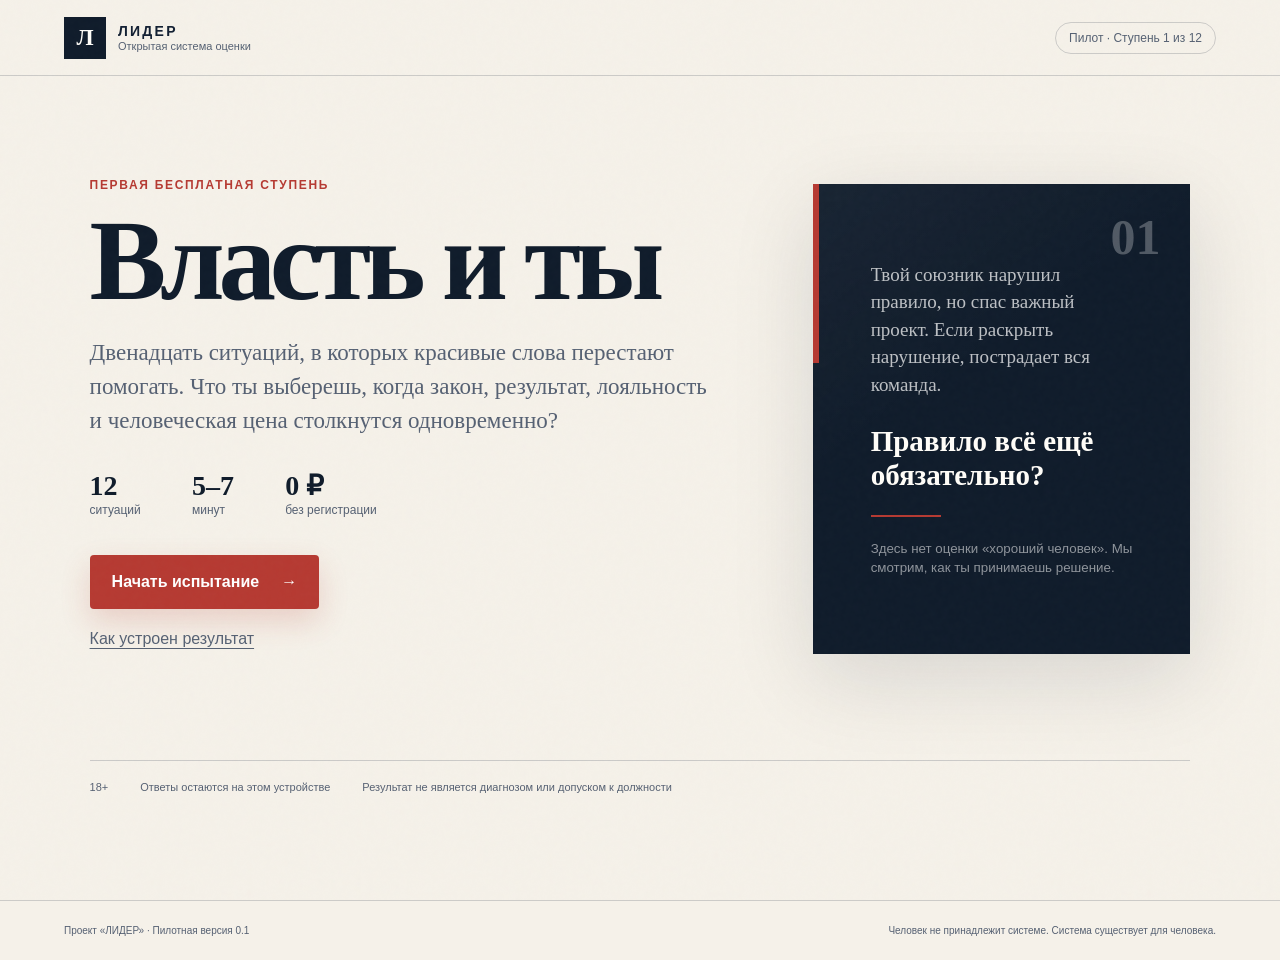
==== index.html @ 727553f7 "Add files via upload" ====
<!doctype html>
<html lang="ru">
  <head>
    <meta charset="UTF-8" />
    <meta name="viewport" content="width=device-width, initial-scale=1.0" />
    <meta
      name="description"
      content="Первая бесплатная ступень проекта «ЛИДЕР»: 12 управленческих ситуаций о власти, правилах и ответственности."
    />
    <meta name="theme-color" content="#101c2b" />
    <title>ЛИДЕР — Ступень 1: Власть и ты</title>
    <style>:root {
  --ink: #132033;
  --ink-soft: #566173;
  --paper: #f5f1e9;
  --paper-deep: #e9e1d4;
  --navy: #101c2b;
  --navy-2: #182a41;
  --red: #b63a32;
  --red-dark: #8f2823;
  --blue: #315e8c;
  --line: rgba(19, 32, 51, 0.18);
  --white: #fffdf8;
  --shadow: 0 24px 80px rgba(16, 28, 43, 0.12);
  --radius: 4px;
  --serif: Georgia, "Times New Roman", serif;
  --sans: Inter, -apple-system, BlinkMacSystemFont, "Segoe UI", sans-serif;
}

* {
  box-sizing: border-box;
}

html {
  scroll-behavior: smooth;
}

body {
  margin: 0;
  min-width: 320px;
  background: var(--paper);
  color: var(--ink);
  font-family: var(--sans);
  min-height: 100vh;
}

button,
textarea,
select,
input {
  font: inherit;
}

button {
  cursor: pointer;
}

.noise {
  position: fixed;
  inset: 0;
  pointer-events: none;
  opacity: 0.035;
  z-index: 50;
  background-image: url("data:image/svg+xml,%3Csvg viewBox='0 0 160 160' xmlns='http://www.w3.org/2000/svg'%3E%3Cfilter id='n'%3E%3CfeTurbulence type='fractalNoise' baseFrequency='.88' numOctaves='3' stitchTiles='stitch'/%3E%3C/filter%3E%3Crect width='100%25' height='100%25' filter='url(%23n)' opacity='.55'/%3E%3C/svg%3E");
}

.site-header {
  min-height: 76px;
  display: flex;
  align-items: center;
  justify-content: space-between;
  gap: 24px;
  padding: 14px clamp(20px, 5vw, 72px);
  border-bottom: 1px solid var(--line);
  background: rgba(245, 241, 233, 0.92);
  backdrop-filter: blur(14px);
  position: sticky;
  top: 0;
  z-index: 20;
}

.brand {
  display: inline-flex;
  align-items: center;
  gap: 12px;
  color: var(--ink);
  text-decoration: none;
}

.brand-mark {
  width: 42px;
  height: 42px;
  display: grid;
  place-items: center;
  color: var(--white);
  background: var(--navy);
  font: 700 23px/1 var(--serif);
}

.brand-copy {
  display: grid;
  gap: 1px;
}

.brand-copy strong {
  letter-spacing: 0.16em;
  font-size: 14px;
}

.brand-copy small {
  color: var(--ink-soft);
  font-size: 11px;
}

.stage-chip {
  border: 1px solid var(--line);
  border-radius: 999px;
  padding: 8px 13px;
  color: var(--ink-soft);
  font-size: 12px;
}

main {
  min-height: calc(100vh - 76px);
}

.screen {
  display: none;
  animation: screenIn 320ms ease both;
}

.screen.is-active {
  display: block;
}

@keyframes screenIn {
  from {
    opacity: 0;
    transform: translateY(8px);
  }
  to {
    opacity: 1;
    transform: translateY(0);
  }
}

.hero {
  padding: clamp(42px, 8vw, 110px) clamp(20px, 7vw, 110px) 30px;
}

.hero-grid {
  max-width: 1240px;
  margin: 0 auto;
  display: grid;
  grid-template-columns: minmax(0, 1.15fr) minmax(320px, 0.7fr);
  gap: clamp(48px, 8vw, 120px);
  align-items: center;
}

.eyebrow {
  margin: 0 0 18px;
  color: var(--red);
  font-size: 12px;
  font-weight: 800;
  letter-spacing: 0.14em;
  text-transform: uppercase;
}

h1,
h2,
h3,
p {
  margin-top: 0;
}

h1 {
  margin-bottom: 24px;
  font: 700 clamp(62px, 9vw, 124px) / 0.88 var(--serif);
  letter-spacing: -0.055em;
  color: var(--navy);
}

h2 {
  font: 700 clamp(34px, 5vw, 58px) / 1 var(--serif);
  letter-spacing: -0.035em;
}

h3 {
  font: 700 25px/1.15 var(--serif);
}

.hero-lead {
  max-width: 690px;
  margin-bottom: 34px;
  color: var(--ink-soft);
  font: 400 clamp(18px, 2vw, 23px) / 1.48 var(--serif);
}

.hero-facts {
  display: flex;
  gap: clamp(26px, 4vw, 56px);
  margin-bottom: 38px;
}

.hero-facts div {
  display: grid;
  gap: 3px;
}

.hero-facts strong {
  font: 700 28px/1 var(--serif);
  color: var(--navy);
}

.hero-facts span {
  color: var(--ink-soft);
  font-size: 12px;
}

.primary-button,
.secondary-button,
.text-button,
.back-button,
.exit-button {
  border: 0;
  border-radius: var(--radius);
  transition:
    background 180ms ease,
    color 180ms ease,
    transform 180ms ease,
    border-color 180ms ease;
}

.primary-button {
  min-height: 54px;
  display: inline-flex;
  align-items: center;
  justify-content: center;
  gap: 22px;
  padding: 14px 22px;
  background: var(--red);
  color: white;
  font-weight: 750;
  box-shadow: 0 12px 30px rgba(182, 58, 50, 0.19);
}

.primary-button:hover:not(:disabled) {
  background: var(--red-dark);
  transform: translateY(-1px);
}

.primary-button:disabled {
  cursor: not-allowed;
  opacity: 0.42;
  box-shadow: none;
}

.secondary-button {
  min-height: 52px;
  padding: 13px 20px;
  color: var(--navy);
  background: transparent;
  border: 1px solid var(--line);
  font-weight: 700;
}

.secondary-button:hover {
  border-color: var(--navy);
}

.text-button,
.back-button,
.exit-button {
  color: var(--ink-soft);
  background: transparent;
  padding: 12px 0;
}

.text-button {
  display: block;
  margin-top: 9px;
  text-decoration: underline;
  text-underline-offset: 4px;
}

.back-button {
  margin-bottom: 32px;
}

.hero-card {
  position: relative;
  min-height: 470px;
  display: flex;
  flex-direction: column;
  justify-content: center;
  padding: clamp(30px, 5vw, 58px);
  color: var(--white);
  background:
    linear-gradient(145deg, rgba(255, 255, 255, 0.04), transparent 40%),
    var(--navy);
  box-shadow: var(--shadow);
}

.hero-card::before {
  content: "";
  position: absolute;
  top: 0;
  left: 0;
  width: 6px;
  height: 38%;
  background: var(--red);
}

.card-index {
  position: absolute;
  top: 28px;
  right: 30px;
  color: rgba(255, 255, 255, 0.27);
  font: 700 50px/1 var(--serif);
}

.hero-card p {
  color: rgba(255, 255, 255, 0.72);
  font: 400 19px/1.45 var(--serif);
}

.hero-card strong {
  display: block;
  margin: 8px 0 22px;
  font: 700 29px/1.17 var(--serif);
}

.hero-card small {
  color: rgba(255, 255, 255, 0.53);
  line-height: 1.45;
}

.card-rule {
  width: 70px;
  height: 2px;
  margin-bottom: 22px;
  background: var(--red);
}

.trust-strip {
  max-width: 1240px;
  margin: clamp(55px, 8vw, 100px) auto 0;
  padding-top: 20px;
  border-top: 1px solid var(--line);
  display: flex;
  flex-wrap: wrap;
  gap: 14px 32px;
  color: var(--ink-soft);
  font-size: 11px;
}

.narrow-panel {
  width: min(760px, calc(100% - 40px));
  margin: 0 auto;
  padding: clamp(42px, 7vw, 90px) 0 100px;
}

.narrow-panel > p:not(.eyebrow, .form-hint, .action-status) {
  color: var(--ink-soft);
  font: 400 18px/1.55 var(--serif);
}

.dimension-list {
  margin: 34px 0;
  display: grid;
  grid-template-columns: repeat(2, minmax(0, 1fr));
  gap: 12px;
}

.dimension-method {
  padding: 18px;
  background: rgba(255, 253, 248, 0.64);
  border: 1px solid var(--line);
}

.dimension-method strong {
  display: block;
  margin-bottom: 5px;
  font: 700 17px/1.2 var(--serif);
}

.dimension-method span {
  color: var(--ink-soft);
  font-size: 12px;
  line-height: 1.4;
}

.callout {
  margin: 34px 0;
  padding: 24px;
  border-left: 4px solid var(--red);
  background: var(--paper-deep);
}

.callout strong {
  font-family: var(--serif);
}

.callout p {
  margin: 7px 0 0;
  color: var(--ink-soft);
  line-height: 1.5;
}

.rules-list {
  margin: 28px 0 34px;
  padding: 0;
  list-style: none;
  counter-reset: rule;
}

.rules-list li {
  counter-increment: rule;
  position: relative;
  padding: 18px 0 18px 54px;
  border-bottom: 1px solid var(--line);
  line-height: 1.55;
}

.rules-list li::before {
  content: "0" counter(rule);
  position: absolute;
  left: 0;
  top: 18px;
  color: var(--red);
  font: 700 15px/1 var(--serif);
}

.consent-row {
  margin: 26px 0 5px;
  display: flex;
  gap: 13px;
  align-items: flex-start;
  line-height: 1.45;
}

.consent-row input {
  width: 20px;
  height: 20px;
  margin-top: 1px;
  accent-color: var(--red);
}

.form-hint,
.action-status {
  min-height: 22px;
  margin: 7px 0 12px;
  color: var(--red-dark);
  font-size: 12px;
}

.test-shell,
.result-shell {
  width: min(980px, calc(100% - 40px));
  margin: 0 auto;
  padding: clamp(28px, 5vw, 58px) 0 90px;
}

.test-topline {
  display: flex;
  justify-content: space-between;
  align-items: center;
  gap: 18px;
}

.progress-copy {
  display: flex;
  gap: 18px;
  color: var(--ink-soft);
  font-size: 12px;
}

.progress-track {
  height: 3px;
  margin: 12px 0 clamp(34px, 5vw, 62px);
  background: rgba(19, 32, 51, 0.11);
  overflow: hidden;
}

.progress-fill {
  height: 100%;
  width: 8.33%;
  background: var(--red);
  transition: width 280ms ease;
}

.question-card {
  padding: clamp(26px, 6vw, 62px);
  background: var(--white);
  border: 1px solid rgba(19, 32, 51, 0.1);
  box-shadow: var(--shadow);
}

.question-meta {
  display: flex;
  justify-content: space-between;
  gap: 18px;
  margin-bottom: 24px;
  color: var(--red);
  font-size: 11px;
  font-weight: 800;
  letter-spacing: 0.09em;
  text-transform: uppercase;
}

.question-card h2 {
  max-width: 790px;
  margin-bottom: 19px;
  font-size: clamp(32px, 4vw, 49px);
}

.question-card > p {
  max-width: 800px;
  color: var(--ink-soft);
  font: 400 18px/1.55 var(--serif);
}

.question-prompt {
  margin: 24px 0 14px !important;
  color: var(--ink) !important;
  font-weight: 700 !important;
}

.answers {
  display: grid;
  gap: 11px;
}

.answer-option {
  width: 100%;
  min-height: 68px;
  display: grid;
  grid-template-columns: 34px 1fr;
  gap: 12px;
  align-items: center;
  padding: 15px 18px;
  text-align: left;
  color: var(--ink);
  background: var(--paper);
  border: 1px solid transparent;
  border-radius: var(--radius);
  line-height: 1.42;
}

.answer-option:hover {
  border-color: rgba(19, 32, 51, 0.34);
}

.answer-option.is-selected {
  border-color: var(--navy);
  background: #e8edf1;
}

.answer-letter {
  width: 30px;
  height: 30px;
  display: grid;
  place-items: center;
  border: 1px solid var(--line);
  border-radius: 50%;
  font: 700 13px/1 var(--serif);
}

.answer-option.is-selected .answer-letter {
  color: white;
  background: var(--navy);
  border-color: var(--navy);
}

.test-actions {
  display: flex;
  justify-content: space-between;
  gap: 16px;
  margin-top: 24px;
}

.result-heading {
  max-width: 730px;
  margin-bottom: 38px;
}

.result-heading p:last-child {
  color: var(--ink-soft);
  font: 400 18px/1.5 var(--serif);
}

.result-hero {
  display: grid;
  grid-template-columns: 0.45fr 1fr;
  background: var(--navy);
  color: white;
  box-shadow: var(--shadow);
}

.result-code-block,
.result-summary {
  padding: clamp(26px, 5vw, 48px);
}

.result-code-block {
  border-right: 1px solid rgba(255, 255, 255, 0.15);
}

.result-code-block span,
.result-summary span,
.reflection-grid article > span {
  display: block;
  margin-bottom: 11px;
  color: rgba(255, 255, 255, 0.55);
  font-size: 10px;
  font-weight: 800;
  letter-spacing: 0.12em;
  text-transform: uppercase;
}

.result-code-block strong {
  display: block;
  margin-bottom: 10px;
  font: 700 26px/1 var(--serif);
  letter-spacing: 0.08em;
}

.result-code-block small {
  color: rgba(255, 255, 255, 0.45);
  line-height: 1.4;
}

.result-summary h3 {
  margin-bottom: 10px;
  font-size: clamp(27px, 4vw, 40px);
}

.result-summary p {
  margin: 0;
  color: rgba(255, 255, 255, 0.68);
  line-height: 1.5;
}

.profile-grid {
  margin: 24px 0;
  display: grid;
  grid-template-columns: repeat(2, minmax(0, 1fr));
  gap: 12px;
}

.profile-item {
  padding: 20px;
  border: 1px solid var(--line);
  background: rgba(255, 253, 248, 0.58);
}

.profile-item-top {
  display: flex;
  justify-content: space-between;
  gap: 16px;
  margin-bottom: 11px;
}

.profile-item strong {
  font: 700 17px/1.2 var(--serif);
}

.profile-item span {
  color: var(--ink-soft);
  font-size: 11px;
}

.profile-bar {
  height: 5px;
  background: rgba(19, 32, 51, 0.11);
}

.profile-bar div {
  height: 100%;
  background: var(--blue);
}

.profile-item p {
  margin: 11px 0 0;
  color: var(--ink-soft);
  font-size: 12px;
  line-height: 1.45;
}

.reflection-grid {
  display: grid;
  grid-template-columns: repeat(2, minmax(0, 1fr));
  gap: 12px;
}

.reflection-grid article {
  padding: clamp(25px, 4vw, 38px);
  background: var(--navy-2);
  color: white;
}

.reflection-grid article > span {
  color: rgba(255, 255, 255, 0.49);
}

.reflection-grid article p {
  margin-bottom: 0;
  color: rgba(255, 255, 255, 0.68);
  line-height: 1.5;
}

.reflection-grid .risk-card {
  background: var(--red-dark);
}

.result-note {
  margin: 26px 0;
  padding: 24px;
  border: 1px solid var(--line);
}

.result-note strong {
  font-family: var(--serif);
}

.result-note p {
  margin: 8px 0 0;
  color: var(--ink-soft);
  line-height: 1.5;
}

.result-actions {
  display: flex;
  flex-wrap: wrap;
  gap: 10px;
}

.feedback-panel textarea,
.feedback-panel select {
  width: 100%;
  margin-bottom: 24px;
  padding: 13px 14px;
  color: var(--ink);
  background: var(--white);
  border: 1px solid var(--line);
  border-radius: var(--radius);
}

.feedback-panel textarea:focus,
.feedback-panel select:focus {
  outline: 2px solid rgba(49, 94, 140, 0.24);
  border-color: var(--blue);
}

.field-label,
.rating-field legend {
  display: block;
  margin-bottom: 9px;
  font-weight: 750;
  line-height: 1.4;
}

.rating-field {
  padding: 0;
  margin: 25px 0;
  border: 0;
}

.rating-row {
  display: flex;
  gap: 8px;
}

.rating-button {
  width: 46px;
  height: 46px;
  border: 1px solid var(--line);
  border-radius: 50%;
  color: var(--ink);
  background: var(--white);
}

.rating-button.is-selected {
  color: white;
  background: var(--navy);
  border-color: var(--navy);
}

dialog {
  width: min(520px, calc(100% - 30px));
  border: 0;
  padding: 0;
  color: var(--ink);
  background: var(--paper);
  box-shadow: 0 30px 100px rgba(0, 0, 0, 0.28);
}

dialog::backdrop {
  background: rgba(10, 19, 30, 0.7);
  backdrop-filter: blur(4px);
}

.dialog-content {
  padding: 34px;
}

.dialog-content h2 {
  font-size: 34px;
}

.dialog-content > p:not(.eyebrow) {
  color: var(--ink-soft);
  line-height: 1.5;
}

.dialog-actions {
  display: flex;
  gap: 10px;
  margin-top: 26px;
}

footer {
  padding: 24px clamp(20px, 5vw, 72px);
  display: flex;
  justify-content: space-between;
  gap: 20px;
  border-top: 1px solid var(--line);
  color: var(--ink-soft);
  font-size: 10px;
}

:focus-visible {
  outline: 3px solid rgba(182, 58, 50, 0.35);
  outline-offset: 3px;
}

@media (max-width: 800px) {
  .hero-grid,
  .result-hero,
  .profile-grid,
  .reflection-grid {
    grid-template-columns: 1fr;
  }

  .hero {
    padding-top: 52px;
  }

  .hero-card {
    min-height: 380px;
  }

  .result-code-block {
    border-right: 0;
    border-bottom: 1px solid rgba(255, 255, 255, 0.15);
  }

  .dimension-list {
    grid-template-columns: 1fr;
  }
}

@media (max-width: 560px) {
  .site-header {
    min-height: 66px;
    padding: 10px 16px;
  }

  .brand-mark {
    width: 38px;
    height: 38px;
  }

  .brand-copy small {
    display: none;
  }

  .stage-chip {
    max-width: 150px;
    text-align: center;
    padding: 7px 10px;
    font-size: 10px;
  }

  h1 {
    font-size: 64px;
  }

  h2 {
    font-size: 35px;
  }

  .hero-facts {
    justify-content: space-between;
    gap: 12px;
  }

  .hero-card {
    min-height: 340px;
  }

  .trust-strip {
    display: grid;
  }

  .question-card {
    padding: 24px 18px;
  }

  .question-card h2 {
    font-size: 31px;
  }

  .question-card > p {
    font-size: 16px;
  }

  .answer-option {
    min-height: 74px;
    padding: 13px;
    grid-template-columns: 30px 1fr;
    font-size: 14px;
  }

  .test-actions {
    display: grid;
    grid-template-columns: 0.75fr 1.4fr;
  }

  .test-actions .primary-button,
  .test-actions .secondary-button {
    padding-inline: 10px;
    font-size: 13px;
  }

  .result-actions,
  .dialog-actions {
    display: grid;
  }

  .result-actions button {
    width: 100%;
  }

  footer {
    display: grid;
  }
}

@media (prefers-reduced-motion: reduce) {
  *,
  *::before,
  *::after {
    scroll-behavior: auto !important;
    animation-duration: 0.01ms !important;
    transition-duration: 0.01ms !important;
  }
}
</style>
  </head>
  <body>
    <div class="noise" aria-hidden="true"></div>

    <header class="site-header">
      <a class="brand" href="#start" aria-label="ЛИДЕР — на главную">
        <span class="brand-mark" aria-hidden="true">Л</span>
        <span class="brand-copy">
          <strong>ЛИДЕР</strong>
          <small>Открытая система оценки</small>
        </span>
      </a>
      <div class="stage-chip">Пилот · Ступень 1 из 12</div>
    </header>

    <main>
      <section class="screen hero is-active" id="start" data-screen="start">
        <div class="hero-grid">
          <div class="hero-copy">
            <p class="eyebrow">Первая бесплатная ступень</p>
            <h1>Власть и ты</h1>
            <p class="hero-lead">
              Двенадцать ситуаций, в которых красивые слова перестают помогать.
              Что ты выберешь, когда закон, результат, лояльность и человеческая
              цена столкнутся одновременно?
            </p>

            <div class="hero-facts" aria-label="Параметры теста">
              <div>
                <strong>12</strong>
                <span>ситуаций</span>
              </div>
              <div>
                <strong>5–7</strong>
                <span>минут</span>
              </div>
              <div>
                <strong>0 ₽</strong>
                <span>без регистрации</span>
              </div>
            </div>

            <button class="primary-button" id="beginButton" type="button">
              Начать испытание
              <span aria-hidden="true">→</span>
            </button>
            <button class="text-button" id="methodButton" type="button">
              Как устроен результат
            </button>
          </div>

          <aside class="hero-card" aria-label="Главный вопрос ступени">
            <span class="card-index">01</span>
            <p>
              Твой союзник нарушил правило, но спас важный проект. Если раскрыть
              нарушение, пострадает вся команда.
            </p>
            <strong>Правило всё ещё обязательно?</strong>
            <div class="card-rule" aria-hidden="true"></div>
            <small>
              Здесь нет оценки «хороший человек». Мы смотрим, как ты принимаешь
              решение.
            </small>
          </aside>
        </div>

        <div class="trust-strip">
          <span>18+</span>
          <span>Ответы остаются на этом устройстве</span>
          <span>Результат не является диагнозом или допуском к должности</span>
        </div>
      </section>

      <section class="screen method-screen" id="method" data-screen="method">
        <div class="narrow-panel">
          <button class="back-button" type="button" data-go="start">
            ← Назад
          </button>
          <p class="eyebrow">Перед началом</p>
          <h2>Мы не ищем «правильную кнопку»</h2>
          <p>
            Первая ступень наблюдает шесть сторон принятия решения. Один выбор
            ничего не доказывает. Важны повторяемость, смена обстоятельств и то,
            какие риски человек замечает.
          </p>
          <div class="dimension-list" id="methodDimensions"></div>
          <div class="callout">
            <strong>Ограничение пилота</strong>
            <p>
              Это ознакомительная версия. Она помогает сформулировать вопросы к
              себе, но не определяет готовность к публичной должности.
            </p>
          </div>
          <button class="primary-button" type="button" data-go="intro">
            Понятно. Продолжить
          </button>
        </div>
      </section>

      <section class="screen intro-screen" id="intro" data-screen="intro">
        <div class="narrow-panel">
          <button class="back-button" type="button" data-go="start">
            ← Назад
          </button>
          <p class="eyebrow">Правила прохождения</p>
          <h2>Отвечай не красиво, а честно</h2>
          <ol class="rules-list">
            <li>
              Выбирай первый ответственный шаг, который действительно предпринял
              бы.
            </li>
            <li>
              Не пытайся угадать мнение авторов: у сильного варианта тоже бывает
              цена.
            </li>
            <li>
              Если подходящего ответа нет, выбери ближайший — и отметь это в
              обратной связи.
            </li>
          </ol>
          <label class="consent-row">
            <input type="checkbox" id="ageConsent" />
            <span>
              Мне исполнилось 18 лет. Я понимаю, что это пилотная
              ознакомительная оценка.
            </span>
          </label>
          <p class="form-hint" id="consentHint" role="status"></p>
          <button class="primary-button" id="startTestButton" type="button">
            Я готов
            <span aria-hidden="true">→</span>
          </button>
        </div>
      </section>

      <section class="screen test-screen" id="test" data-screen="test">
        <div class="test-shell">
          <div class="test-topline">
            <button class="exit-button" id="exitTestButton" type="button">
              Выйти
            </button>
            <div class="progress-copy">
              <span id="progressLabel">Ситуация 1 из 12</span>
              <span id="progressPercent">8%</span>
            </div>
          </div>
          <div
            class="progress-track"
            role="progressbar"
            aria-valuemin="1"
            aria-valuemax="12"
            aria-valuenow="1"
            aria-label="Прогресс теста"
          >
            <div class="progress-fill" id="progressFill"></div>
          </div>

          <article class="question-card" aria-live="polite">
            <div class="question-meta">
              <span id="questionTheme">Свои и чужие</span>
              <span id="questionTime">≈ 30 секунд</span>
            </div>
            <h2 id="questionTitle"></h2>
            <p id="questionText"></p>
            <p class="question-prompt" id="questionPrompt"></p>
            <div class="answers" id="answers"></div>
          </article>

          <div class="test-actions">
            <button class="secondary-button" id="previousButton" type="button">
              ← Назад
            </button>
            <button class="primary-button" id="nextButton" type="button" disabled>
              Следующая ситуация →
            </button>
          </div>
        </div>
      </section>

      <section class="screen result-screen" id="result" data-screen="result">
        <div class="result-shell">
          <div class="result-heading">
            <p class="eyebrow">Ступень 1 завершена</p>
            <h2>Твой предварительный профиль решений</h2>
            <p>
              Это не рейтинг зрелости. Профиль показывает, какие основания чаще
              проявлялись в двенадцати ситуациях.
            </p>
          </div>

          <div class="result-hero">
            <div class="result-code-block">
              <span>Код прохождения</span>
              <strong id="resultCode">—</strong>
              <small>По коду нельзя восстановить твои отдельные ответы.</small>
            </div>
            <div class="result-summary">
              <span>Ведущая сторона</span>
              <h3 id="leadingTitle"></h3>
              <p id="leadingText"></p>
            </div>
          </div>

          <div class="profile-grid" id="profileGrid"></div>

          <div class="reflection-grid">
            <article>
              <span>Сильная опора</span>
              <h3 id="strengthTitle"></h3>
              <p id="strengthText"></p>
            </article>
            <article class="risk-card">
              <span>Вопрос к себе</span>
              <h3 id="tensionTitle"></h3>
              <p id="tensionText"></p>
            </article>
          </div>

          <div class="result-note">
            <strong>Что этот результат не означает</strong>
            <p>
              Он не определяет твою ценность, политические взгляды, профессию,
              диагноз или пригодность к должности. Для серьёзного вывода нужны
              другие форматы, повторная проверка и значительно больше данных.
            </p>
          </div>

          <div class="result-actions">
            <button class="primary-button" id="feedbackButton" type="button">
              Помочь улучшить пилот
            </button>
            <button class="secondary-button" id="shareButton" type="button">
              Поделиться результатом
            </button>
            <button class="text-button" id="restartButton" type="button">
              Пройти заново
            </button>
          </div>
          <p class="action-status" id="shareStatus" role="status"></p>
        </div>
      </section>

      <section class="screen feedback-screen" id="feedback" data-screen="feedback">
        <div class="narrow-panel feedback-panel">
          <button class="back-button" type="button" data-go="result">
            ← К результату
          </button>
          <p class="eyebrow">Обратная связь</p>
          <h2>Помоги сделать следующую версию честнее</h2>
          <p>
            Мы не отправляем ответы автоматически. После заполнения ты сможешь
            скопировать обезличенный отчёт и передать его организатору пилота.
          </p>

          <fieldset class="rating-field">
            <legend>Насколько понятными были ситуации?</legend>
            <div class="rating-row" id="clarityRating"></div>
          </fieldset>

          <fieldset class="rating-field">
            <legend>Насколько трудно было выбирать?</legend>
            <div class="rating-row" id="difficultyRating"></div>
          </fieldset>

          <label class="field-label" for="missingAnswer">
            В какой ситуации тебе не хватило подходящего варианта?
          </label>
          <textarea
            id="missingAnswer"
            rows="3"
            maxlength="500"
            placeholder="Можно оставить пустым"
          ></textarea>

          <label class="field-label" for="generalFeedback">
            Что показалось неточным, слишком очевидным или несправедливым?
          </label>
          <textarea
            id="generalFeedback"
            rows="4"
            maxlength="800"
            placeholder="Любая критика полезна"
          ></textarea>

          <label class="field-label" for="continueChoice">
            Хотелось бы пройти вторую ступень?
          </label>
          <select id="continueChoice">
            <option value="">Выбери ответ</option>
            <option value="yes">Да</option>
            <option value="maybe">Возможно</option>
            <option value="no">Нет</option>
          </select>

          <button class="primary-button" id="copyPilotReport" type="button">
            Скопировать отчёт для пилота
          </button>
          <p class="action-status" id="feedbackStatus" role="status"></p>
        </div>
      </section>
    </main>

    <dialog id="exitDialog">
      <div class="dialog-content">
        <p class="eyebrow">Прервать прохождение?</p>
        <h2>Прогресс сохранён на этом устройстве</h2>
        <p>Ты сможешь продолжить с той же ситуации позже.</p>
        <div class="dialog-actions">
          <button class="primary-button" id="continueDialogButton" type="button">
            Продолжить
          </button>
          <button class="secondary-button" id="leaveDialogButton" type="button">
            Выйти на главную
          </button>
        </div>
      </div>
    </dialog>

    <footer>
      <span>Проект «ЛИДЕР» · Пилотная версия 0.1</span>
      <span>Человек не принадлежит системе. Система существует для человека.</span>
    </footer>

    <script>const DIMENSIONS = {
  equality: {
    title: "Единые правила",
    short: "Одинаковые требования к своим, чужим и самому себе.",
    strong:
      "Ты чаще сохраняешь общий стандарт, даже когда нарушение совершает союзник или выгодный системе человек.",
    tension:
      "Спроси себя: не становлюсь ли я принципиальным только тогда, когда правило нарушает противник?",
  },
  restraint: {
    title: "Ограничение власти",
    short: "Процедура, срок и контроль при использовании полномочий.",
    strong:
      "В твоих решениях заметно стремление ограничивать полномочия сроком, процедурой и независимым контролем.",
    tension:
      "Спроси себя: какие полномочия я готов отдать власти сейчас — и соглашусь ли я на них у политического противника?",
  },
  truth: {
    title: "Правда и ответственность",
    short: "Открытость фактам, плохим новостям и собственной роли.",
    strong:
      "Ты чаще выбираешь раскрытие существенных фактов и принятие собственной доли ответственности.",
    tension:
      "Спроси себя: не называю ли я сокрытие неудобной информации защитой команды, стабильности или общего дела?",
  },
  dignity: {
    title: "Человеческое достоинство",
    short: "Соразмерность, право ответа и отказ от унижения.",
    strong:
      "Ты обычно сохраняешь право человека на объяснение и не считаешь унижение нормальным инструментом управления.",
    tension:
      "Спроси себя: не начинаю ли я относиться к человеку как к помехе, когда он мешает нужному результату?",
  },
  systems: {
    title: "Цена последствий",
    short: "Побочные эффекты, стимулы, ресурсы и долгий горизонт.",
    strong:
      "В выборе заметно внимание не только к первому эффекту, но и к цене решения, стимулам и отложенным последствиям.",
    tension:
      "Спроси себя: не покупаю ли я быстрый результат ценой риска, который позже придётся оплачивать другим?",
  },
  revision: {
    title: "Готовность пересмотреть",
    short: "Проверка предположений и изменение решения при новых данных.",
    strong:
      "Ты оставляешь решения проверяемыми и допускаешь их изменение, если предположения не подтвердились.",
    tension:
      "Спроси себя: какое доказательство действительно заставило бы меня отказаться от собственного решения?",
  },
};

const QUESTIONS = [
  {
    id: "ally-rule",
    theme: "Свои и чужие",
    title: "Союзник нарушил правило ради результата",
    text:
      "Ты руководитель. Твой близкий союзник обошёл процедуру закупки и спас важный проект от срыва. Личной выгоды он не получил. Если начать разбирательство сейчас, организация может потерять крупный контракт.",
    prompt: "Какой первый шаг ты предпримешь?",
    options: [
      {
        id: "a",
        text:
          "Сразу отстраню его и публично сообщу о нарушении: правила должны быть видны всем.",
        scores: [3, 1, 3, 1, 1, 1],
      },
      {
        id: "b",
        text:
          "Раскрою личную связь, отойду от решения и назначу независимую проверку с коротким сроком.",
        scores: [3, 3, 2, 3, 3, 3],
      },
      {
        id: "c",
        text:
          "Потребую исправить последствия внутри организации: публичное дело сейчас нанесёт больший ущерб.",
        scores: [1, 2, 1, 2, 2, 1],
      },
      {
        id: "d",
        text:
          "Сохраню его в должности: если правило мешает спасать проект, проблема находится в самом правиле.",
        scores: [0, 1, 1, 2, 3, 1],
      },
    ],
  },
  {
    id: "emergency-limit",
    theme: "Безопасность и свобода",
    title: "В городе распространяются опасные ложные сообщения",
    text:
      "После аварии люди получают противоречивые сообщения. Часть из них может вызвать панику и помешать спасательным службам. Полной картины пока нет.",
    prompt: "Как использовать власть в первые часы?",
    options: [
      {
        id: "a",
        text:
          "Временно заблокирую распространение любых неофициальных сообщений — сначала нужно восстановить порядок.",
        scores: [1, 0, 1, 1, 2, 1],
      },
      {
        id: "b",
        text:
          "Не стану ничего ограничивать без полной доказательной базы, даже если отдельные сообщения опасны.",
        scores: [2, 3, 2, 3, 1, 2],
      },
      {
        id: "c",
        text:
          "Опубликую проверенные данные и введу только узкие временные меры с контролем, сроком и правом обжалования.",
        scores: [3, 3, 3, 2, 3, 3],
      },
      {
        id: "d",
        text:
          "Не буду вводить формальный запрет, но попрошу площадки незаметно убрать спорные сообщения.",
        scores: [0, 0, 0, 1, 2, 0],
      },
    ],
  },
  {
    id: "bad-report",
    theme: "Плохая новость",
    title: "Новый отчёт противоречит твоим обещаниям",
    text:
      "За три дня до важного общественного голосования ты получаешь предварительный отчёт: результат твоей программы значительно хуже заявленного. Данные ещё нуждаются в проверке, но проблема может быть реальной.",
    prompt: "Что ты сообщишь обществу?",
    options: [
      {
        id: "a",
        text:
          "Сразу опубликую весь сырой отчёт без комментариев: общество само разберётся.",
        scores: [3, 2, 3, 2, 1, 2],
      },
      {
        id: "b",
        text:
          "Завершу проверку после голосования: преждевременная публикация может исказить выбор людей.",
        scores: [1, 1, 0, 2, 2, 0],
      },
      {
        id: "c",
        text:
          "Раскрою ключевые данные, их предварительный статус, план проверки и обещание опубликовать исправления.",
        scores: [3, 3, 3, 3, 3, 3],
      },
      {
        id: "d",
        text:
          "Опубликую подтверждённые положительные показатели, а спорную часть пока не буду комментировать.",
        scores: [0, 1, 0, 1, 1, 0],
      },
    ],
  },
  {
    id: "protest-hospital",
    theme: "Несогласие",
    title: "Законная акция перекрыла дорогу к больнице",
    text:
      "Участники законной акции неожиданно вышли за согласованный маршрут. Они перекрыли дорогу, которой пользуются машины скорой помощи. Организаторы утверждают, что другого заметного места для протеста нет.",
    prompt: "Какое решение ты примешь?",
    options: [
      {
        id: "a",
        text:
          "Немедленно освобожу дорогу силой: безопасность пациентов важнее продолжения акции.",
        scores: [2, 0, 2, 1, 2, 1],
      },
      {
        id: "b",
        text:
          "Не стану вмешиваться: право на протест теряет смысл, если власть определяет удобное для себя место.",
        scores: [2, 3, 2, 3, 1, 2],
      },
      {
        id: "c",
        text:
          "Предложу коридор для скорой и короткий срок переговоров; при отказе применю только необходимую законную меру.",
        scores: [3, 3, 3, 3, 3, 3],
      },
      {
        id: "d",
        text:
          "Сейчас не буду обострять ситуацию, но позже найду основания привлечь организаторов к ответственности.",
        scores: [0, 0, 0, 1, 1, 0],
      },
    ],
  },
  {
    id: "expert-split",
    theme: "Эксперты",
    title: "Три специалиста согласны, один предупреждает о катастрофе",
    text:
      "Большинство приглашённых экспертов поддерживает проект. Четвёртый приводит данные о редком, но очень тяжёлом риске. Проверка займёт время, а промедление может лишить проект финансирования.",
    prompt: "Как поступить с разногласием?",
    options: [
      {
        id: "a",
        text:
          "Приму позицию большинства: управление невозможно, если каждый редкий риск останавливает решение.",
        scores: [2, 2, 2, 2, 2, 1],
      },
      {
        id: "b",
        text:
          "Сам выберу более убедительную позицию: ответственность всё равно лежит на руководителе.",
        scores: [1, 1, 1, 2, 1, 0],
      },
      {
        id: "c",
        text:
          "Проверю ключевое предположение и начну только обратимый ограниченный этап с условиями остановки.",
        scores: [3, 3, 3, 3, 3, 3],
      },
      {
        id: "d",
        text:
          "Отложу решение до полного согласия специалистов, даже если возможность будет потеряна.",
        scores: [2, 2, 2, 2, 1, 1],
      },
    ],
  },
  {
    id: "popular-benefit",
    theme: "Цена обещания",
    title: "Популярная выплата создаст долг на несколько лет",
    text:
      "Большинство граждан поддерживает новую выплату. Она действительно поможет многим семьям сейчас, но устойчивого источника денег пока нет. Через несколько лет расходы могут лечь на другие программы.",
    prompt: "Какое предложение ты внесёшь?",
    options: [
      {
        id: "a",
        text:
          "Поддержу полную выплату: помощь нужна сегодня, а будущий бюджет можно будет перестроить.",
        scores: [2, 1, 2, 3, 1, 1],
      },
      {
        id: "b",
        text:
          "Откажусь от выплаты: нельзя начинать программу без полностью обеспеченного финансирования.",
        scores: [2, 2, 2, 2, 2, 2],
      },
      {
        id: "c",
        text:
          "Покажу цену вариантов и предложу адресную временную помощь с источником денег и датой пересмотра.",
        scores: [3, 3, 3, 3, 3, 3],
      },
      {
        id: "d",
        text:
          "Объявлю выплату сейчас: после общественного одобрения найти финансирование будет политически проще.",
        scores: [0, 0, 0, 2, 0, 0],
      },
    ],
  },
  {
    id: "subordinate-error",
    theme: "Ответственность",
    title: "Подчинённый признал ошибку до того, как её обнаружили",
    text:
      "Ошибка нанесла организации заметный ущерб. Сотрудник действовал добросовестно, сам сообщил о проблеме и предложил способ исправления. Окончательное решение принималось в системе, созданной тобой.",
    prompt: "Как ты объяснишь произошедшее команде?",
    options: [
      {
        id: "a",
        text:
          "Признаю свою ответственность за систему, исправлю процесс и отдельно оценю соразмерные последствия для сотрудника.",
        scores: [3, 3, 3, 3, 3, 3],
      },
      {
        id: "b",
        text:
          "Уволю сотрудника публично: добровольное признание не отменяет ущерб и необходимость показать стандарт.",
        scores: [2, 1, 3, 1, 1, 1],
      },
      {
        id: "c",
        text:
          "Исправлю проблему без публичного обсуждения: признание ошибки нужно поощрять и защищать.",
        scores: [1, 2, 1, 2, 1, 1],
      },
      {
        id: "d",
        text:
          "Объясню, что сотрудник принял решение самостоятельно, поэтому ответственность должна быть персональной.",
        scores: [1, 1, 0, 1, 0, 0],
      },
    ],
  },
  {
    id: "opponent-power",
    theme: "Смена ролей",
    title: "Полезное полномочие однажды получит твой противник",
    text:
      "Предлагаемый закон позволит руководителю быстрее проводить необходимые реформы. Сейчас должность занимает человек, которому ты доверяешь. Через несколько лет тем же полномочием может воспользоваться его противник.",
    prompt: "Как оценивать такой закон?",
    options: [
      {
        id: "a",
        text:
          "По текущему результату: нельзя отказываться от полезного инструмента из-за гипотетического будущего.",
        scores: [0, 0, 1, 1, 1, 0],
      },
      {
        id: "b",
        text:
          "Отклоню любое расширение полномочий: власть всегда стремится сохранить полученный инструмент.",
        scores: [2, 3, 2, 2, 2, 2],
      },
      {
        id: "c",
        text:
          "Проверю закон сменой ролей и потребую контроля, срока, обжалования и автоматического прекращения полномочия.",
        scores: [3, 3, 3, 3, 3, 3],
      },
      {
        id: "d",
        text:
          "Поддержу закон, если действующий руководитель публично обещает использовать его только в общих интересах.",
        scores: [0, 0, 1, 1, 1, 0],
      },
    ],
  },
  {
    id: "anonymous-claim",
    theme: "Обвинение",
    title: "Анонимный источник обвиняет твоего союзника",
    text:
      "Сообщение содержит некоторые проверяемые детали, но доказательств пока недостаточно. Игнорирование может позволить скрыть нарушение. Публичное обвинение способно разрушить репутацию невиновного человека.",
    prompt: "Что делать до установления фактов?",
    options: [
      {
        id: "a",
        text:
          "Временно отстраню союзника и объявлю о проверке: доверие общества важнее его личной репутации.",
        scores: [2, 1, 2, 1, 1, 1],
      },
      {
        id: "b",
        text:
          "Не стану реагировать на анонимное сообщение, пока источник не возьмёт ответственность за обвинение.",
        scores: [1, 1, 0, 2, 1, 0],
      },
      {
        id: "c",
        text:
          "Проведу конфиденциальную предварительную проверку, сохраню доказательства и обеспечу право ответа.",
        scores: [3, 3, 3, 3, 3, 3],
      },
      {
        id: "d",
        text:
          "Опубликую сообщение с пометкой «не подтверждено»: общество должно знать и само оценить риск.",
        scores: [2, 1, 2, 1, 1, 1],
      },
    ],
  },
  {
    id: "emergency-expiry",
    theme: "Передача полномочий",
    title: "Срок чрезвычайных полномочий заканчивается",
    text:
      "Острая фаза кризиса прошла. Отдельные угрозы сохраняются, но данные противоречивы. При обычной процедуре действовать будет медленнее, а чрезвычайный режим позволяет принимать решения почти без внешнего согласования.",
    prompt: "Что произойдёт после истечения срока?",
    options: [
      {
        id: "a",
        text:
          "Продлю режим до полного исчезновения угрозы: преждевременный отказ от полномочий опаснее.",
        scores: [1, 0, 1, 1, 2, 0],
      },
      {
        id: "b",
        text:
          "Полностью прекращу режим в установленный день: правило важнее удобства управления.",
        scores: [3, 3, 2, 3, 1, 2],
      },
      {
        id: "c",
        text:
          "Верну обычные полномочия и запрошу только узкое временное исключение с независимым контролем.",
        scores: [3, 3, 3, 3, 3, 3],
      },
      {
        id: "d",
        text:
          "Формально прекращу режим, но сохраню необходимые инструменты через внутренние распоряжения.",
        scores: [0, 0, 0, 1, 2, 0],
      },
    ],
  },
  {
    id: "harsh-manager",
    theme: "Результат и средства",
    title: "Жёсткий руководитель показывает лучшие результаты",
    text:
      "Его подразделение выполняет план, но сотрудники сообщают об унижениях, угрозах и постоянном страхе. Прямых доказательств незаконного поведения пока нет. Быстрая замена может сорвать важный этап работы.",
    prompt: "Какой первый шаг будет ответственным?",
    options: [
      {
        id: "a",
        text:
          "Сохраню руководителя: высокая должность требует жёсткости, а результаты можно проверить объективно.",
        scores: [1, 1, 1, 0, 2, 0],
      },
      {
        id: "b",
        text:
          "Немедленно уволю его публично: культура важнее краткосрочного результата.",
        scores: [2, 1, 2, 1, 1, 1],
      },
      {
        id: "c",
        text:
          "Обеспечу безопасный сбор фактов, временные меры защиты и ясные условия исправления или отстранения.",
        scores: [3, 3, 3, 3, 3, 3],
      },
      {
        id: "d",
        text:
          "Предложу конфиденциальную работу с наставником, не создавая формального дела без доказательств.",
        scores: [1, 2, 1, 2, 2, 2],
      },
    ],
  },
  {
    id: "own-program",
    theme: "Признание ошибки",
    title: "Твоя главная программа не дала обещанного результата",
    text:
      "На неё потрачены большие средства и построена твоя репутация. Часть показателей улучшилась, но основная цель, вероятно, не достигнута. Закрытие программы будет воспринято как личное поражение.",
    prompt: "Как ты поступишь?",
    options: [
      {
        id: "a",
        text:
          "Пересмотрю показатели: сложную реформу нельзя оценивать только по первоначальной цели.",
        scores: [0, 0, 0, 1, 0, 0],
      },
      {
        id: "b",
        text:
          "Продолжу программу: остановка сейчас уничтожит уже сделанные вложения и доверие команды.",
        scores: [1, 1, 1, 1, 1, 0],
      },
      {
        id: "c",
        text:
          "Приостановлю расширение, раскрою исходные предположения и назначу независимую проверку с планом исправления.",
        scores: [3, 3, 3, 3, 3, 3],
      },
      {
        id: "d",
        text:
          "Закрою программу немедленно: руководитель обязан быстро признавать неудачу.",
        scores: [2, 2, 2, 2, 2, 2],
      },
    ],
  },
];

const STORAGE_KEY = "leader-step-one-v01";
const DIMENSION_KEYS = Object.keys(DIMENSIONS);

function createSeed() {
  if (globalThis.crypto?.getRandomValues) {
    const values = new Uint32Array(1);
    globalThis.crypto.getRandomValues(values);
    return values[0];
  }
  return Math.floor(Math.random() * 4_294_967_295);
}

function hashText(text) {
  let hash = 2166136261;
  for (let index = 0; index < text.length; index += 1) {
    hash ^= text.charCodeAt(index);
    hash = Math.imul(hash, 16777619);
  }
  return hash >>> 0;
}

function orderedOptions(question, seed) {
  const options = [...question.options];
  let value = hashText(`${seed}:${question.id}`);
  for (let index = options.length - 1; index > 0; index -= 1) {
    value = (Math.imul(value, 1_664_525) + 1_013_904_223) >>> 0;
    const swapIndex = value % (index + 1);
    [options[index], options[swapIndex]] = [
      options[swapIndex],
      options[index],
    ];
  }
  return options;
}

const state = {
  current: 0,
  answers: Array(QUESTIONS.length).fill(null),
  startedAt: null,
  completedAt: null,
  result: null,
  orderSeed: createSeed(),
};

const screens = [...document.querySelectorAll("[data-screen]")];
const beginButton = document.querySelector("#beginButton");
const methodButton = document.querySelector("#methodButton");
const ageConsent = document.querySelector("#ageConsent");
const consentHint = document.querySelector("#consentHint");
const startTestButton = document.querySelector("#startTestButton");
const previousButton = document.querySelector("#previousButton");
const nextButton = document.querySelector("#nextButton");
const exitTestButton = document.querySelector("#exitTestButton");
const exitDialog = document.querySelector("#exitDialog");
const continueDialogButton = document.querySelector("#continueDialogButton");
const leaveDialogButton = document.querySelector("#leaveDialogButton");

function showScreen(name) {
  screens.forEach((screen) => {
    screen.classList.toggle("is-active", screen.dataset.screen === name);
  });
  window.scrollTo({ top: 0, behavior: "smooth" });
}

function hydrate() {
  try {
    const saved = JSON.parse(localStorage.getItem(STORAGE_KEY));
    if (!saved || !Array.isArray(saved.answers)) return;
    state.current = Math.min(
      Math.max(Number(saved.current) || 0, 0),
      QUESTIONS.length - 1,
    );
    state.answers = QUESTIONS.map((_, index) => saved.answers[index] ?? null);
    state.startedAt = saved.startedAt || null;
    state.completedAt = saved.completedAt || null;
    state.orderSeed = Number.isInteger(saved.orderSeed)
      ? saved.orderSeed
      : createSeed();
    if (state.answers.some(Boolean) && !state.completedAt) {
      beginButton.firstChild.textContent = "Продолжить испытание ";
    }
  } catch {
    localStorage.removeItem(STORAGE_KEY);
  }
}

function persist() {
  localStorage.setItem(
    STORAGE_KEY,
    JSON.stringify({
      current: state.current,
      answers: state.answers,
      startedAt: state.startedAt,
      completedAt: state.completedAt,
      orderSeed: state.orderSeed,
    }),
  );
}

function renderMethod() {
  const root = document.querySelector("#methodDimensions");
  root.innerHTML = DIMENSION_KEYS.map(
    (key) => `
      <div class="dimension-method">
        <strong>${DIMENSIONS[key].title}</strong>
        <span>${DIMENSIONS[key].short}</span>
      </div>
    `,
  ).join("");
}

function renderQuestion() {
  const question = QUESTIONS[state.current];
  const chosen = state.answers[state.current];
  const number = state.current + 1;
  const percent = Math.round((number / QUESTIONS.length) * 100);

  document.querySelector("#progressLabel").textContent =
    `Ситуация ${number} из ${QUESTIONS.length}`;
  document.querySelector("#progressPercent").textContent = `${percent}%`;
  document.querySelector("#progressFill").style.width = `${percent}%`;
  document
    .querySelector(".progress-track")
    .setAttribute("aria-valuenow", String(number));
  document.querySelector("#questionTheme").textContent = question.theme;
  document.querySelector("#questionTitle").textContent = question.title;
  document.querySelector("#questionText").textContent = question.text;
  document.querySelector("#questionPrompt").textContent = question.prompt;
  document.querySelector("#questionTime").textContent =
    state.current === QUESTIONS.length - 1 ? "Последняя ситуация" : "≈ 30 секунд";

  document.querySelector("#answers").innerHTML = orderedOptions(
    question,
    state.orderSeed,
  )
    .map(
      (option, index) => `
        <button
          class="answer-option ${chosen === option.id ? "is-selected" : ""}"
          type="button"
          data-answer="${option.id}"
          aria-pressed="${chosen === option.id}"
        >
          <span class="answer-letter">${String.fromCharCode(65 + index)}</span>
          <span>${option.text}</span>
        </button>
      `,
    )
    .join("");

  document.querySelectorAll("[data-answer]").forEach((button) => {
    button.addEventListener("click", () => {
      state.answers[state.current] = button.dataset.answer;
      persist();
      renderQuestion();
    });
  });

  previousButton.disabled = state.current === 0;
  nextButton.disabled = !chosen;
  nextButton.textContent =
    state.current === QUESTIONS.length - 1
      ? "Показать результат →"
      : "Следующая ситуация →";
}

function calculateResult() {
  const totals = Object.fromEntries(DIMENSION_KEYS.map((key) => [key, 0]));

  QUESTIONS.forEach((question, questionIndex) => {
    const answerId = state.answers[questionIndex];
    const answer = question.options.find((option) => option.id === answerId);
    if (!answer) return;
    answer.scores.forEach((score, dimensionIndex) => {
      totals[DIMENSION_KEYS[dimensionIndex]] += score;
    });
  });

  const percentages = Object.fromEntries(
    DIMENSION_KEYS.map((key) => [
      key,
      Math.round((totals[key] / (QUESTIONS.length * 3)) * 100),
    ]),
  );
  const ordered = [...DIMENSION_KEYS].sort(
    (a, b) => percentages[b] - percentages[a],
  );

  return {
    percentages,
    leading: ordered[0],
    tension: ordered[ordered.length - 1],
    code: createResultCode(state.answers),
  };
}

function createResultCode(answers) {
  const input = answers.join("|");
  let hash = 2166136261;
  for (let index = 0; index < input.length; index += 1) {
    hash ^= input.charCodeAt(index);
    hash = Math.imul(hash, 16777619);
  }
  return `L1-${(hash >>> 0).toString(36).toUpperCase().padStart(7, "0")}`;
}

function getBand(percent) {
  if (percent >= 82) {
    return {
      label: "выраженная опора",
      text: "Эта сторона проявлялась последовательно в большинстве ситуаций.",
    };
  }
  if (percent >= 66) {
    return {
      label: "устойчивая опора",
      text: "Эта сторона часто влияла на выбор, хотя не всегда была решающей.",
    };
  }
  if (percent >= 48) {
    return {
      label: "проявляется выборочно",
      text: "Эта сторона заметна, но уступает другим основаниям в части ситуаций.",
    };
  }
  return {
    label: "требует наблюдения",
    text: "В коротком пилоте эта сторона пока не проявилась устойчиво.",
  };
}

function renderResult() {
  state.result = calculateResult();
  const leading = DIMENSIONS[state.result.leading];
  const tension = DIMENSIONS[state.result.tension];
  const leadingPercent = state.result.percentages[state.result.leading];

  document.querySelector("#resultCode").textContent = state.result.code;
  document.querySelector("#leadingTitle").textContent = leading.title;
  document.querySelector("#leadingText").textContent =
    `${getBand(leadingPercent).text} Это не означает, что остальные стороны для тебя не важны.`;
  document.querySelector("#strengthTitle").textContent = leading.title;
  document.querySelector("#strengthText").textContent = leading.strong;
  document.querySelector("#tensionTitle").textContent = tension.title;
  document.querySelector("#tensionText").textContent = tension.tension;

  document.querySelector("#profileGrid").innerHTML = DIMENSION_KEYS.map((key) => {
    const value = state.result.percentages[key];
    const band = getBand(value);
    return `
      <article class="profile-item">
        <div class="profile-item-top">
          <strong>${DIMENSIONS[key].title}</strong>
          <span>${band.label}</span>
        </div>
        <div class="profile-bar" aria-label="${DIMENSIONS[key].title}: ${band.label}">
          <div style="width: ${value}%"></div>
        </div>
        <p>${band.text}</p>
      </article>
    `;
  }).join("");

  showScreen("result");
}

function completeTest() {
  if (state.answers.some((answer) => !answer)) return;
  state.completedAt = new Date().toISOString();
  persist();
  renderResult();
}

function resetTest() {
  state.current = 0;
  state.answers = Array(QUESTIONS.length).fill(null);
  state.startedAt = null;
  state.completedAt = null;
  state.result = null;
  state.orderSeed = createSeed();
  localStorage.removeItem(STORAGE_KEY);
  ageConsent.checked = false;
  consentHint.textContent = "";
  beginButton.firstChild.textContent = "Начать испытание ";
  showScreen("start");
}

function beginFlow() {
  if (state.answers.some(Boolean) && !state.completedAt) {
    renderQuestion();
    showScreen("test");
  } else {
    showScreen("intro");
  }
}

function buildShareText() {
  const leading = DIMENSIONS[state.result.leading];
  return [
    "Я прошёл первую ступень проекта «ЛИДЕР» — «Власть и ты».",
    `Моя ведущая сторона решений: ${leading.title}.`,
    "12 ситуаций о власти, правилах и ответственности. А что выберешь ты?",
  ].join("\n");
}

async function copyText(text, statusNode, successMessage) {
  try {
    await navigator.clipboard.writeText(text);
    statusNode.textContent = successMessage;
  } catch {
    const textarea = document.createElement("textarea");
    textarea.value = text;
    textarea.style.position = "fixed";
    textarea.style.opacity = "0";
    document.body.append(textarea);
    textarea.select();
    document.execCommand("copy");
    textarea.remove();
    statusNode.textContent = successMessage;
  }
}

function renderRating(containerId, name) {
  const root = document.querySelector(`#${containerId}`);
  root.innerHTML = [1, 2, 3, 4, 5]
    .map(
      (value) => `
        <button
          class="rating-button"
          type="button"
          data-rating-name="${name}"
          data-rating-value="${value}"
          aria-label="${value} из 5"
          aria-pressed="false"
        >${value}</button>
      `,
    )
    .join("");
}

function selectRating(button) {
  document
    .querySelectorAll(`[data-rating-name="${button.dataset.ratingName}"]`)
    .forEach((item) => {
      const selected =
        item.dataset.ratingValue === button.dataset.ratingValue;
      item.classList.toggle("is-selected", selected);
      item.setAttribute("aria-pressed", String(selected));
    });
}

function getSelectedRating(name) {
  return (
    document.querySelector(
      `[data-rating-name="${name}"].is-selected`,
    )?.dataset.ratingValue || ""
  );
}

function buildPilotReport() {
  const durationSeconds =
    state.startedAt && state.completedAt
      ? Math.max(
          0,
          Math.round(
            (new Date(state.completedAt) - new Date(state.startedAt)) / 1000,
          ),
        )
      : null;
  const dimensionSummary = DIMENSION_KEYS.map(
    (key) =>
      `${DIMENSIONS[key].title}: ${getBand(state.result.percentages[key]).label}`,
  ).join("; ");
  const answerPath = QUESTIONS.map(
    (question, index) => `${question.id}:${state.answers[index]}`,
  ).join(",");

  return [
    "ПИЛОТ «ЛИДЕР» · СТУПЕНЬ 1 · ВЕРСИЯ 0.1",
    `Код: ${state.result.code}`,
    `Длительность, сек.: ${durationSeconds ?? "нет данных"}`,
    `Профиль: ${dimensionSummary}`,
    `Маршрут ответов: ${answerPath}`,
    `Понятность 1–5: ${getSelectedRating("clarity") || "не указано"}`,
    `Трудность выбора 1–5: ${getSelectedRating("difficulty") || "не указано"}`,
    `Продолжил(а) бы: ${document.querySelector("#continueChoice").value || "не указано"}`,
    `Не хватило варианта: ${document.querySelector("#missingAnswer").value.trim() || "—"}`,
    `Комментарий: ${document.querySelector("#generalFeedback").value.trim() || "—"}`,
  ].join("\n");
}

document.querySelectorAll("[data-go]").forEach((button) => {
  button.addEventListener("click", () => {
    const target = button.dataset.go;
    if (target === "result" && !state.result) renderResult();
    else showScreen(target);
  });
});

beginButton.addEventListener("click", beginFlow);
methodButton.addEventListener("click", () => showScreen("method"));

startTestButton.addEventListener("click", () => {
  if (!ageConsent.checked) {
    consentHint.textContent =
      "Подтверди совершеннолетие и понимание условий пилота.";
    ageConsent.focus();
    return;
  }
  consentHint.textContent = "";
  state.startedAt = state.startedAt || new Date().toISOString();
  persist();
  renderQuestion();
  showScreen("test");
});

ageConsent.addEventListener("change", () => {
  if (ageConsent.checked) consentHint.textContent = "";
});

previousButton.addEventListener("click", () => {
  if (state.current === 0) return;
  state.current -= 1;
  persist();
  renderQuestion();
  window.scrollTo({ top: 0, behavior: "smooth" });
});

nextButton.addEventListener("click", () => {
  if (!state.answers[state.current]) return;
  if (state.current === QUESTIONS.length - 1) {
    completeTest();
    return;
  }
  state.current += 1;
  persist();
  renderQuestion();
  window.scrollTo({ top: 0, behavior: "smooth" });
});

exitTestButton.addEventListener("click", () => exitDialog.showModal());
continueDialogButton.addEventListener("click", () => exitDialog.close());
leaveDialogButton.addEventListener("click", () => {
  exitDialog.close();
  beginButton.firstChild.textContent = "Продолжить испытание ";
  showScreen("start");
});

document.querySelector("#restartButton").addEventListener("click", resetTest);
document.querySelector("#feedbackButton").addEventListener("click", () => {
  showScreen("feedback");
});

document.querySelector("#shareButton").addEventListener("click", async () => {
  const status = document.querySelector("#shareStatus");
  const text = buildShareText();
  if (navigator.share) {
    try {
      await navigator.share({ title: "ЛИДЕР — Власть и ты", text });
      status.textContent = "Готово.";
      return;
    } catch (error) {
      if (error?.name === "AbortError") return;
    }
  }
  await copyText(text, status, "Текст результата скопирован.");
});

renderRating("clarityRating", "clarity");
renderRating("difficultyRating", "difficulty");
document.querySelectorAll("[data-rating-name]").forEach((button) => {
  button.addEventListener("click", () => selectRating(button));
});

document.querySelector("#copyPilotReport").addEventListener("click", async () => {
  const status = document.querySelector("#feedbackStatus");
  await copyText(
    buildPilotReport(),
    status,
    "Обезличенный отчёт скопирован. Его можно отправить организатору пилота.",
  );
});

hydrate();
renderMethod();
if (state.completedAt && state.answers.every(Boolean)) {
  renderResult();
}
</script>
  </body>
</html>
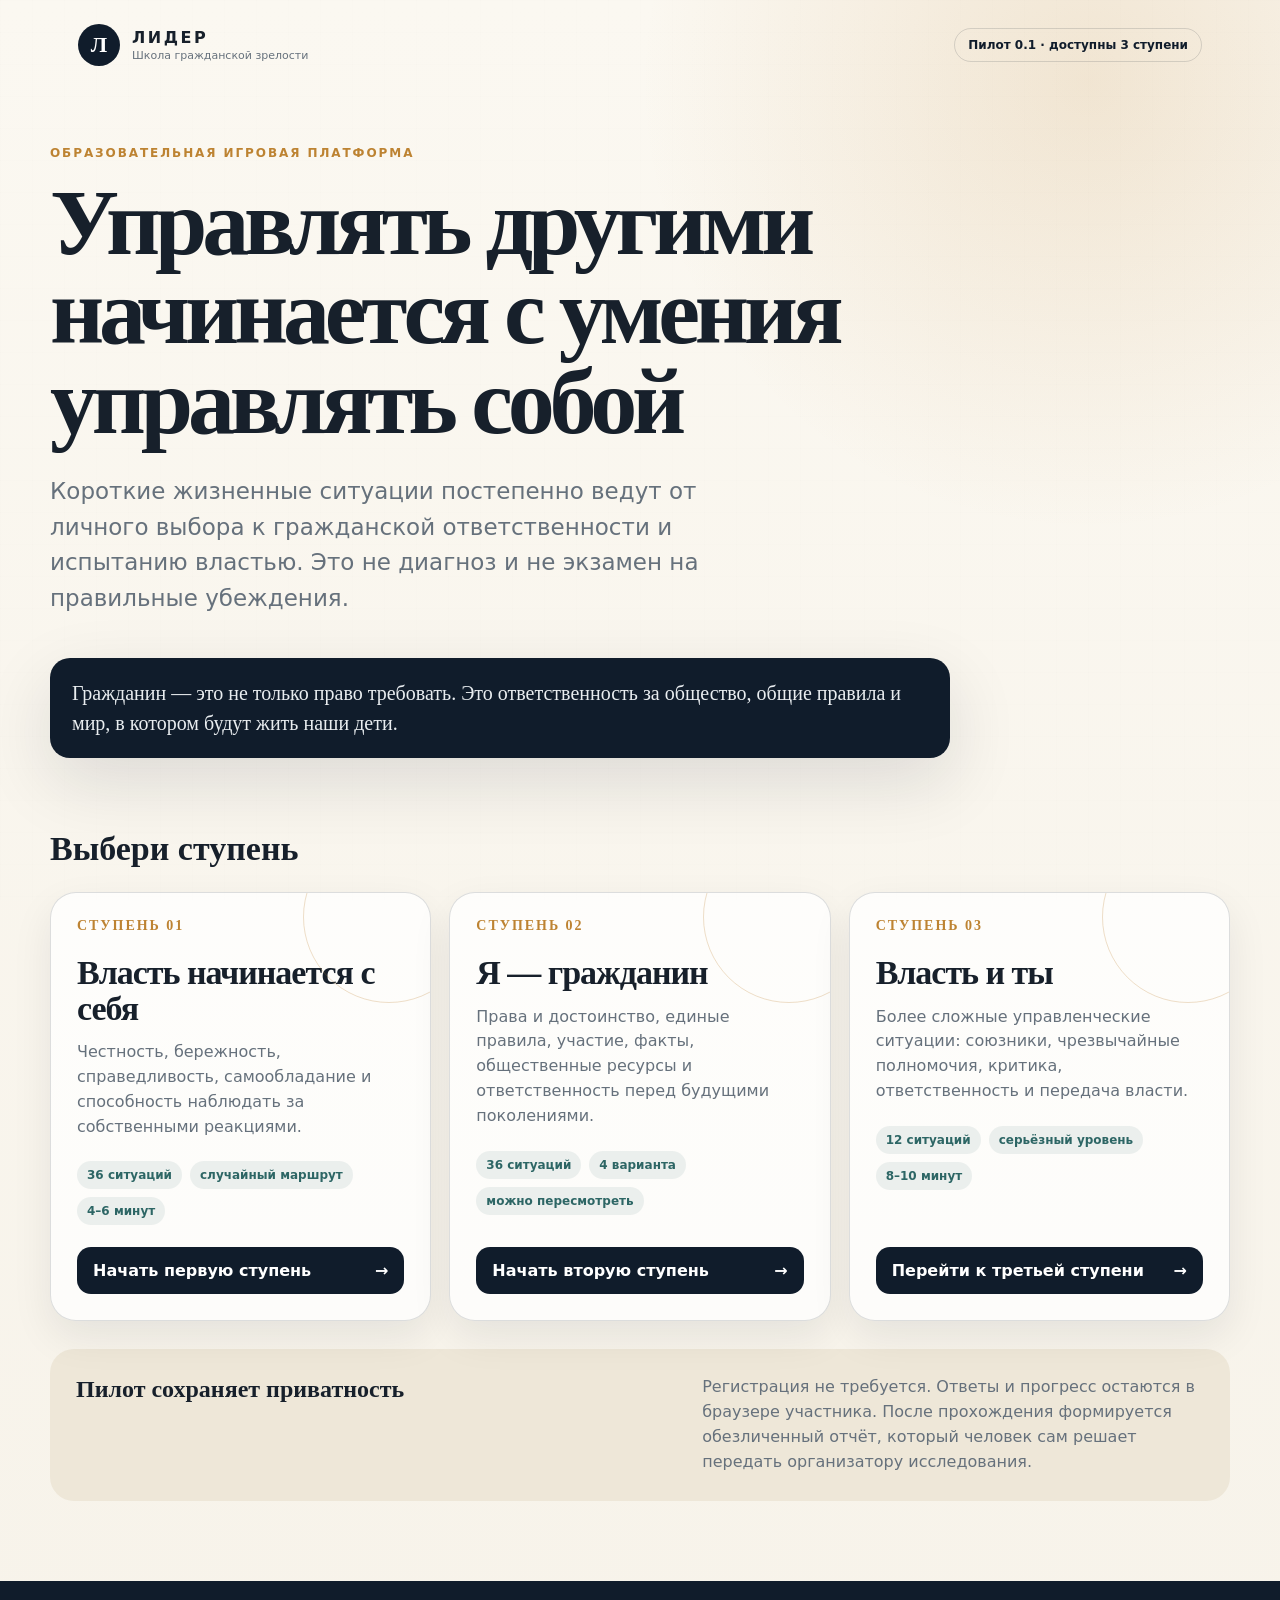
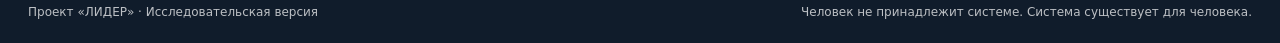
==== commit 26dbcfc7: "Add files via upload" ====
--- a/index.html
+++ b/index.html
@@ -5,2231 +5,418 @@
     <meta name="viewport" content="width=device-width, initial-scale=1.0" />
     <meta
       name="description"
-      content="Первая бесплатная ступень проекта «ЛИДЕР»: 12 управленческих ситуаций о власти, правилах и ответственности."
+      content="Пилот образовательной платформы «ЛИДЕР»: управление собой, гражданская зрелость и испытание властью."
     />
     <meta name="theme-color" content="#101c2b" />
-    <title>ЛИДЕР — Ступень 1: Власть и ты</title>
-    <style>:root {
-  --ink: #132033;
-  --ink-soft: #566173;
-  --paper: #f5f1e9;
-  --paper-deep: #e9e1d4;
-  --navy: #101c2b;
-  --navy-2: #182a41;
-  --red: #b63a32;
-  --red-dark: #8f2823;
-  --blue: #315e8c;
-  --line: rgba(19, 32, 51, 0.18);
-  --white: #fffdf8;
-  --shadow: 0 24px 80px rgba(16, 28, 43, 0.12);
-  --radius: 4px;
-  --serif: Georgia, "Times New Roman", serif;
-  --sans: Inter, -apple-system, BlinkMacSystemFont, "Segoe UI", sans-serif;
-}
-
-* {
-  box-sizing: border-box;
-}
-
-html {
-  scroll-behavior: smooth;
-}
-
-body {
-  margin: 0;
-  min-width: 320px;
-  background: var(--paper);
-  color: var(--ink);
-  font-family: var(--sans);
-  min-height: 100vh;
-}
-
-button,
-textarea,
-select,
-input {
-  font: inherit;
-}
-
-button {
-  cursor: pointer;
-}
-
-.noise {
-  position: fixed;
-  inset: 0;
-  pointer-events: none;
-  opacity: 0.035;
-  z-index: 50;
-  background-image: url("data:image/svg+xml,%3Csvg viewBox='0 0 160 160' xmlns='http://www.w3.org/2000/svg'%3E%3Cfilter id='n'%3E%3CfeTurbulence type='fractalNoise' baseFrequency='.88' numOctaves='3' stitchTiles='stitch'/%3E%3C/filter%3E%3Crect width='100%25' height='100%25' filter='url(%23n)' opacity='.55'/%3E%3C/svg%3E");
-}
-
-.site-header {
-  min-height: 76px;
-  display: flex;
-  align-items: center;
-  justify-content: space-between;
-  gap: 24px;
-  padding: 14px clamp(20px, 5vw, 72px);
-  border-bottom: 1px solid var(--line);
-  background: rgba(245, 241, 233, 0.92);
-  backdrop-filter: blur(14px);
-  position: sticky;
-  top: 0;
-  z-index: 20;
-}
-
-.brand {
-  display: inline-flex;
-  align-items: center;
-  gap: 12px;
-  color: var(--ink);
-  text-decoration: none;
-}
-
-.brand-mark {
-  width: 42px;
-  height: 42px;
-  display: grid;
-  place-items: center;
-  color: var(--white);
-  background: var(--navy);
-  font: 700 23px/1 var(--serif);
-}
-
-.brand-copy {
-  display: grid;
-  gap: 1px;
-}
-
-.brand-copy strong {
-  letter-spacing: 0.16em;
-  font-size: 14px;
-}
-
-.brand-copy small {
-  color: var(--ink-soft);
-  font-size: 11px;
-}
-
-.stage-chip {
-  border: 1px solid var(--line);
-  border-radius: 999px;
-  padding: 8px 13px;
-  color: var(--ink-soft);
-  font-size: 12px;
-}
-
-main {
-  min-height: calc(100vh - 76px);
-}
-
-.screen {
-  display: none;
-  animation: screenIn 320ms ease both;
-}
-
-.screen.is-active {
-  display: block;
-}
-
-@keyframes screenIn {
-  from {
-    opacity: 0;
-    transform: translateY(8px);
-  }
-  to {
-    opacity: 1;
-    transform: translateY(0);
-  }
-}
-
-.hero {
-  padding: clamp(42px, 8vw, 110px) clamp(20px, 7vw, 110px) 30px;
-}
-
-.hero-grid {
-  max-width: 1240px;
-  margin: 0 auto;
-  display: grid;
-  grid-template-columns: minmax(0, 1.15fr) minmax(320px, 0.7fr);
-  gap: clamp(48px, 8vw, 120px);
-  align-items: center;
-}
-
-.eyebrow {
-  margin: 0 0 18px;
-  color: var(--red);
-  font-size: 12px;
-  font-weight: 800;
-  letter-spacing: 0.14em;
-  text-transform: uppercase;
-}
-
-h1,
-h2,
-h3,
-p {
-  margin-top: 0;
-}
-
-h1 {
-  margin-bottom: 24px;
-  font: 700 clamp(62px, 9vw, 124px) / 0.88 var(--serif);
-  letter-spacing: -0.055em;
-  color: var(--navy);
-}
-
-h2 {
-  font: 700 clamp(34px, 5vw, 58px) / 1 var(--serif);
-  letter-spacing: -0.035em;
-}
-
-h3 {
-  font: 700 25px/1.15 var(--serif);
-}
-
-.hero-lead {
-  max-width: 690px;
-  margin-bottom: 34px;
-  color: var(--ink-soft);
-  font: 400 clamp(18px, 2vw, 23px) / 1.48 var(--serif);
-}
-
-.hero-facts {
-  display: flex;
-  gap: clamp(26px, 4vw, 56px);
-  margin-bottom: 38px;
-}
-
-.hero-facts div {
-  display: grid;
-  gap: 3px;
-}
-
-.hero-facts strong {
-  font: 700 28px/1 var(--serif);
-  color: var(--navy);
-}
-
-.hero-facts span {
-  color: var(--ink-soft);
-  font-size: 12px;
-}
-
-.primary-button,
-.secondary-button,
-.text-button,
-.back-button,
-.exit-button {
-  border: 0;
-  border-radius: var(--radius);
-  transition:
-    background 180ms ease,
-    color 180ms ease,
-    transform 180ms ease,
-    border-color 180ms ease;
-}
-
-.primary-button {
-  min-height: 54px;
-  display: inline-flex;
-  align-items: center;
-  justify-content: center;
-  gap: 22px;
-  padding: 14px 22px;
-  background: var(--red);
-  color: white;
-  font-weight: 750;
-  box-shadow: 0 12px 30px rgba(182, 58, 50, 0.19);
-}
-
-.primary-button:hover:not(:disabled) {
-  background: var(--red-dark);
-  transform: translateY(-1px);
-}
-
-.primary-button:disabled {
-  cursor: not-allowed;
-  opacity: 0.42;
-  box-shadow: none;
-}
-
-.secondary-button {
-  min-height: 52px;
-  padding: 13px 20px;
-  color: var(--navy);
-  background: transparent;
-  border: 1px solid var(--line);
-  font-weight: 700;
-}
-
-.secondary-button:hover {
-  border-color: var(--navy);
-}
-
-.text-button,
-.back-button,
-.exit-button {
-  color: var(--ink-soft);
-  background: transparent;
-  padding: 12px 0;
-}
-
-.text-button {
-  display: block;
-  margin-top: 9px;
-  text-decoration: underline;
-  text-underline-offset: 4px;
-}
-
-.back-button {
-  margin-bottom: 32px;
-}
-
-.hero-card {
-  position: relative;
-  min-height: 470px;
-  display: flex;
-  flex-direction: column;
-  justify-content: center;
-  padding: clamp(30px, 5vw, 58px);
-  color: var(--white);
-  background:
-    linear-gradient(145deg, rgba(255, 255, 255, 0.04), transparent 40%),
-    var(--navy);
-  box-shadow: var(--shadow);
-}
-
-.hero-card::before {
-  content: "";
-  position: absolute;
-  top: 0;
-  left: 0;
-  width: 6px;
-  height: 38%;
-  background: var(--red);
-}
-
-.card-index {
-  position: absolute;
-  top: 28px;
-  right: 30px;
-  color: rgba(255, 255, 255, 0.27);
-  font: 700 50px/1 var(--serif);
-}
-
-.hero-card p {
-  color: rgba(255, 255, 255, 0.72);
-  font: 400 19px/1.45 var(--serif);
-}
-
-.hero-card strong {
-  display: block;
-  margin: 8px 0 22px;
-  font: 700 29px/1.17 var(--serif);
-}
-
-.hero-card small {
-  color: rgba(255, 255, 255, 0.53);
-  line-height: 1.45;
-}
-
-.card-rule {
-  width: 70px;
-  height: 2px;
-  margin-bottom: 22px;
-  background: var(--red);
-}
-
-.trust-strip {
-  max-width: 1240px;
-  margin: clamp(55px, 8vw, 100px) auto 0;
-  padding-top: 20px;
-  border-top: 1px solid var(--line);
-  display: flex;
-  flex-wrap: wrap;
-  gap: 14px 32px;
-  color: var(--ink-soft);
-  font-size: 11px;
-}
-
-.narrow-panel {
-  width: min(760px, calc(100% - 40px));
-  margin: 0 auto;
-  padding: clamp(42px, 7vw, 90px) 0 100px;
-}
-
-.narrow-panel > p:not(.eyebrow, .form-hint, .action-status) {
-  color: var(--ink-soft);
-  font: 400 18px/1.55 var(--serif);
-}
-
-.dimension-list {
-  margin: 34px 0;
-  display: grid;
-  grid-template-columns: repeat(2, minmax(0, 1fr));
-  gap: 12px;
-}
-
-.dimension-method {
-  padding: 18px;
-  background: rgba(255, 253, 248, 0.64);
-  border: 1px solid var(--line);
-}
-
-.dimension-method strong {
-  display: block;
-  margin-bottom: 5px;
-  font: 700 17px/1.2 var(--serif);
-}
-
-.dimension-method span {
-  color: var(--ink-soft);
-  font-size: 12px;
-  line-height: 1.4;
-}
-
-.callout {
-  margin: 34px 0;
-  padding: 24px;
-  border-left: 4px solid var(--red);
-  background: var(--paper-deep);
-}
-
-.callout strong {
-  font-family: var(--serif);
-}
-
-.callout p {
-  margin: 7px 0 0;
-  color: var(--ink-soft);
-  line-height: 1.5;
-}
-
-.rules-list {
-  margin: 28px 0 34px;
-  padding: 0;
-  list-style: none;
-  counter-reset: rule;
-}
-
-.rules-list li {
-  counter-increment: rule;
-  position: relative;
-  padding: 18px 0 18px 54px;
-  border-bottom: 1px solid var(--line);
-  line-height: 1.55;
-}
-
-.rules-list li::before {
-  content: "0" counter(rule);
-  position: absolute;
-  left: 0;
-  top: 18px;
-  color: var(--red);
-  font: 700 15px/1 var(--serif);
-}
-
-.consent-row {
-  margin: 26px 0 5px;
-  display: flex;
-  gap: 13px;
-  align-items: flex-start;
-  line-height: 1.45;
-}
-
-.consent-row input {
-  width: 20px;
-  height: 20px;
-  margin-top: 1px;
-  accent-color: var(--red);
-}
-
-.form-hint,
-.action-status {
-  min-height: 22px;
-  margin: 7px 0 12px;
-  color: var(--red-dark);
-  font-size: 12px;
-}
-
-.test-shell,
-.result-shell {
-  width: min(980px, calc(100% - 40px));
-  margin: 0 auto;
-  padding: clamp(28px, 5vw, 58px) 0 90px;
-}
-
-.test-topline {
-  display: flex;
-  justify-content: space-between;
-  align-items: center;
-  gap: 18px;
-}
-
-.progress-copy {
-  display: flex;
-  gap: 18px;
-  color: var(--ink-soft);
-  font-size: 12px;
-}
-
-.progress-track {
-  height: 3px;
-  margin: 12px 0 clamp(34px, 5vw, 62px);
-  background: rgba(19, 32, 51, 0.11);
-  overflow: hidden;
-}
-
-.progress-fill {
-  height: 100%;
-  width: 8.33%;
-  background: var(--red);
-  transition: width 280ms ease;
-}
-
-.question-card {
-  padding: clamp(26px, 6vw, 62px);
-  background: var(--white);
-  border: 1px solid rgba(19, 32, 51, 0.1);
-  box-shadow: var(--shadow);
-}
-
-.question-meta {
-  display: flex;
-  justify-content: space-between;
-  gap: 18px;
-  margin-bottom: 24px;
-  color: var(--red);
-  font-size: 11px;
-  font-weight: 800;
-  letter-spacing: 0.09em;
-  text-transform: uppercase;
-}
-
-.question-card h2 {
-  max-width: 790px;
-  margin-bottom: 19px;
-  font-size: clamp(32px, 4vw, 49px);
-}
-
-.question-card > p {
-  max-width: 800px;
-  color: var(--ink-soft);
-  font: 400 18px/1.55 var(--serif);
-}
-
-.question-prompt {
-  margin: 24px 0 14px !important;
-  color: var(--ink) !important;
-  font-weight: 700 !important;
-}
-
-.answers {
-  display: grid;
-  gap: 11px;
-}
-
-.answer-option {
-  width: 100%;
-  min-height: 68px;
-  display: grid;
-  grid-template-columns: 34px 1fr;
-  gap: 12px;
-  align-items: center;
-  padding: 15px 18px;
-  text-align: left;
-  color: var(--ink);
-  background: var(--paper);
-  border: 1px solid transparent;
-  border-radius: var(--radius);
-  line-height: 1.42;
-}
-
-.answer-option:hover {
-  border-color: rgba(19, 32, 51, 0.34);
-}
-
-.answer-option.is-selected {
-  border-color: var(--navy);
-  background: #e8edf1;
-}
-
-.answer-letter {
-  width: 30px;
-  height: 30px;
-  display: grid;
-  place-items: center;
-  border: 1px solid var(--line);
-  border-radius: 50%;
-  font: 700 13px/1 var(--serif);
-}
-
-.answer-option.is-selected .answer-letter {
-  color: white;
-  background: var(--navy);
-  border-color: var(--navy);
-}
-
-.test-actions {
-  display: flex;
-  justify-content: space-between;
-  gap: 16px;
-  margin-top: 24px;
-}
-
-.result-heading {
-  max-width: 730px;
-  margin-bottom: 38px;
-}
-
-.result-heading p:last-child {
-  color: var(--ink-soft);
-  font: 400 18px/1.5 var(--serif);
-}
-
-.result-hero {
-  display: grid;
-  grid-template-columns: 0.45fr 1fr;
-  background: var(--navy);
-  color: white;
-  box-shadow: var(--shadow);
-}
-
-.result-code-block,
-.result-summary {
-  padding: clamp(26px, 5vw, 48px);
-}
-
-.result-code-block {
-  border-right: 1px solid rgba(255, 255, 255, 0.15);
-}
-
-.result-code-block span,
-.result-summary span,
-.reflection-grid article > span {
-  display: block;
-  margin-bottom: 11px;
-  color: rgba(255, 255, 255, 0.55);
-  font-size: 10px;
-  font-weight: 800;
-  letter-spacing: 0.12em;
-  text-transform: uppercase;
-}
-
-.result-code-block strong {
-  display: block;
-  margin-bottom: 10px;
-  font: 700 26px/1 var(--serif);
-  letter-spacing: 0.08em;
-}
-
-.result-code-block small {
-  color: rgba(255, 255, 255, 0.45);
-  line-height: 1.4;
-}
-
-.result-summary h3 {
-  margin-bottom: 10px;
-  font-size: clamp(27px, 4vw, 40px);
-}
-
-.result-summary p {
-  margin: 0;
-  color: rgba(255, 255, 255, 0.68);
-  line-height: 1.5;
-}
-
-.profile-grid {
-  margin: 24px 0;
-  display: grid;
-  grid-template-columns: repeat(2, minmax(0, 1fr));
-  gap: 12px;
-}
-
-.profile-item {
-  padding: 20px;
-  border: 1px solid var(--line);
-  background: rgba(255, 253, 248, 0.58);
-}
-
-.profile-item-top {
-  display: flex;
-  justify-content: space-between;
-  gap: 16px;
-  margin-bottom: 11px;
-}
-
-.profile-item strong {
-  font: 700 17px/1.2 var(--serif);
-}
-
-.profile-item span {
-  color: var(--ink-soft);
-  font-size: 11px;
-}
-
-.profile-bar {
-  height: 5px;
-  background: rgba(19, 32, 51, 0.11);
-}
-
-.profile-bar div {
-  height: 100%;
-  background: var(--blue);
-}
-
-.profile-item p {
-  margin: 11px 0 0;
-  color: var(--ink-soft);
-  font-size: 12px;
-  line-height: 1.45;
-}
-
-.reflection-grid {
-  display: grid;
-  grid-template-columns: repeat(2, minmax(0, 1fr));
-  gap: 12px;
-}
-
-.reflection-grid article {
-  padding: clamp(25px, 4vw, 38px);
-  background: var(--navy-2);
-  color: white;
-}
-
-.reflection-grid article > span {
-  color: rgba(255, 255, 255, 0.49);
-}
-
-.reflection-grid article p {
-  margin-bottom: 0;
-  color: rgba(255, 255, 255, 0.68);
-  line-height: 1.5;
-}
-
-.reflection-grid .risk-card {
-  background: var(--red-dark);
-}
-
-.result-note {
-  margin: 26px 0;
-  padding: 24px;
-  border: 1px solid var(--line);
-}
-
-.result-note strong {
-  font-family: var(--serif);
-}
-
-.result-note p {
-  margin: 8px 0 0;
-  color: var(--ink-soft);
-  line-height: 1.5;
-}
-
-.result-actions {
-  display: flex;
-  flex-wrap: wrap;
-  gap: 10px;
-}
-
-.feedback-panel textarea,
-.feedback-panel select {
-  width: 100%;
-  margin-bottom: 24px;
-  padding: 13px 14px;
-  color: var(--ink);
-  background: var(--white);
-  border: 1px solid var(--line);
-  border-radius: var(--radius);
-}
-
-.feedback-panel textarea:focus,
-.feedback-panel select:focus {
-  outline: 2px solid rgba(49, 94, 140, 0.24);
-  border-color: var(--blue);
-}
-
-.field-label,
-.rating-field legend {
-  display: block;
-  margin-bottom: 9px;
-  font-weight: 750;
-  line-height: 1.4;
-}
-
-.rating-field {
-  padding: 0;
-  margin: 25px 0;
-  border: 0;
-}
-
-.rating-row {
-  display: flex;
-  gap: 8px;
-}
-
-.rating-button {
-  width: 46px;
-  height: 46px;
-  border: 1px solid var(--line);
-  border-radius: 50%;
-  color: var(--ink);
-  background: var(--white);
-}
-
-.rating-button.is-selected {
-  color: white;
-  background: var(--navy);
-  border-color: var(--navy);
-}
-
-dialog {
-  width: min(520px, calc(100% - 30px));
-  border: 0;
-  padding: 0;
-  color: var(--ink);
-  background: var(--paper);
-  box-shadow: 0 30px 100px rgba(0, 0, 0, 0.28);
-}
-
-dialog::backdrop {
-  background: rgba(10, 19, 30, 0.7);
-  backdrop-filter: blur(4px);
-}
-
-.dialog-content {
-  padding: 34px;
-}
-
-.dialog-content h2 {
-  font-size: 34px;
-}
-
-.dialog-content > p:not(.eyebrow) {
-  color: var(--ink-soft);
-  line-height: 1.5;
-}
-
-.dialog-actions {
-  display: flex;
-  gap: 10px;
-  margin-top: 26px;
-}
-
-footer {
-  padding: 24px clamp(20px, 5vw, 72px);
-  display: flex;
-  justify-content: space-between;
-  gap: 20px;
-  border-top: 1px solid var(--line);
-  color: var(--ink-soft);
-  font-size: 10px;
-}
-
-:focus-visible {
-  outline: 3px solid rgba(182, 58, 50, 0.35);
-  outline-offset: 3px;
-}
-
-@media (max-width: 800px) {
-  .hero-grid,
-  .result-hero,
-  .profile-grid,
-  .reflection-grid {
-    grid-template-columns: 1fr;
-  }
-
-  .hero {
-    padding-top: 52px;
-  }
-
-  .hero-card {
-    min-height: 380px;
-  }
-
-  .result-code-block {
-    border-right: 0;
-    border-bottom: 1px solid rgba(255, 255, 255, 0.15);
-  }
-
-  .dimension-list {
-    grid-template-columns: 1fr;
-  }
-}
-
-@media (max-width: 560px) {
-  .site-header {
-    min-height: 66px;
-    padding: 10px 16px;
-  }
-
-  .brand-mark {
-    width: 38px;
-    height: 38px;
-  }
-
-  .brand-copy small {
-    display: none;
-  }
-
-  .stage-chip {
-    max-width: 150px;
-    text-align: center;
-    padding: 7px 10px;
-    font-size: 10px;
-  }
-
-  h1 {
-    font-size: 64px;
-  }
-
-  h2 {
-    font-size: 35px;
-  }
-
-  .hero-facts {
-    justify-content: space-between;
-    gap: 12px;
-  }
-
-  .hero-card {
-    min-height: 340px;
-  }
-
-  .trust-strip {
-    display: grid;
-  }
-
-  .question-card {
-    padding: 24px 18px;
-  }
-
-  .question-card h2 {
-    font-size: 31px;
-  }
-
-  .question-card > p {
-    font-size: 16px;
-  }
-
-  .answer-option {
-    min-height: 74px;
-    padding: 13px;
-    grid-template-columns: 30px 1fr;
-    font-size: 14px;
-  }
-
-  .test-actions {
-    display: grid;
-    grid-template-columns: 0.75fr 1.4fr;
-  }
-
-  .test-actions .primary-button,
-  .test-actions .secondary-button {
-    padding-inline: 10px;
-    font-size: 13px;
-  }
-
-  .result-actions,
-  .dialog-actions {
-    display: grid;
-  }
-
-  .result-actions button {
-    width: 100%;
-  }
-
-  footer {
-    display: grid;
-  }
-}
-
-@media (prefers-reduced-motion: reduce) {
-  *,
-  *::before,
-  *::after {
-    scroll-behavior: auto !important;
-    animation-duration: 0.01ms !important;
-    transition-duration: 0.01ms !important;
-  }
-}
-</style>
+    <title>ЛИДЕР — образовательная платформа</title>
+    <style>
+      :root {
+        --navy: #101c2b;
+        --navy-soft: #1b3047;
+        --paper: #f7f3ea;
+        --paper-deep: #eee7d8;
+        --ink: #17202b;
+        --muted: #66717c;
+        --gold: #bd8332;
+        --teal: #2d6665;
+        --line: rgba(16, 28, 43, 0.14);
+        --shadow: 0 24px 70px rgba(16, 28, 43, 0.12);
+      }
+
+      * {
+        box-sizing: border-box;
+      }
+
+      html {
+        scroll-behavior: smooth;
+      }
+
+      body {
+        min-height: 100vh;
+        margin: 0;
+        color: var(--ink);
+        background:
+          radial-gradient(circle at 85% 5%, rgba(189, 131, 50, 0.16), transparent 28rem),
+          linear-gradient(180deg, #fbf8f1, var(--paper));
+        font-family:
+          Inter, ui-sans-serif, system-ui, -apple-system, BlinkMacSystemFont,
+          "Segoe UI", sans-serif;
+      }
+
+      body::before {
+        position: fixed;
+        inset: 0;
+        z-index: -1;
+        content: "";
+        opacity: 0.28;
+        background-image:
+          linear-gradient(rgba(16, 28, 43, 0.025) 1px, transparent 1px),
+          linear-gradient(90deg, rgba(16, 28, 43, 0.025) 1px, transparent 1px);
+        background-size: 32px 32px;
+      }
+
+      a {
+        color: inherit;
+      }
+
+      .header {
+        display: flex;
+        align-items: center;
+        justify-content: space-between;
+        gap: 1rem;
+        max-width: 1180px;
+        margin: 0 auto;
+        padding: 24px 28px;
+      }
+
+      .brand {
+        display: flex;
+        align-items: center;
+        gap: 12px;
+        text-decoration: none;
+      }
+
+      .brand-mark {
+        width: 42px;
+        height: 42px;
+        display: grid;
+        place-items: center;
+        color: white;
+        background: var(--navy);
+        border-radius: 50%;
+        font: 700 22px/1 Georgia, serif;
+      }
+
+      .brand strong,
+      .brand small {
+        display: block;
+      }
+
+      .brand strong {
+        letter-spacing: 0.16em;
+      }
+
+      .brand small {
+        margin-top: 2px;
+        color: var(--muted);
+        font-size: 11px;
+      }
+
+      .pilot-chip {
+        padding: 9px 13px;
+        color: var(--navy);
+        border: 1px solid var(--line);
+        border-radius: 999px;
+        font-size: 12px;
+        font-weight: 700;
+      }
+
+      main {
+        width: min(1180px, calc(100% - 40px));
+        margin: 0 auto;
+        padding: 56px 0 80px;
+      }
+
+      .eyebrow {
+        margin: 0 0 18px;
+        color: var(--gold);
+        font-size: 12px;
+        font-weight: 800;
+        letter-spacing: 0.16em;
+        text-transform: uppercase;
+      }
+
+      h1 {
+        max-width: 850px;
+        margin: 0;
+        font: 700 clamp(48px, 8vw, 94px)/0.95 Georgia, serif;
+        letter-spacing: -0.055em;
+      }
+
+      .lead {
+        max-width: 740px;
+        margin: 28px 0 0;
+        color: var(--muted);
+        font-size: clamp(18px, 2.3vw, 23px);
+        line-height: 1.55;
+      }
+
+      .principle {
+        max-width: 900px;
+        margin: 42px 0 0;
+        padding: 20px 22px;
+        color: #e9edf0;
+        background: var(--navy);
+        border-radius: 20px;
+        box-shadow: var(--shadow);
+        font-family: Georgia, serif;
+        font-size: 20px;
+        line-height: 1.5;
+      }
+
+      .stages-title {
+        margin: 72px 0 24px;
+        font: 700 34px/1.1 Georgia, serif;
+      }
+
+      .stages {
+        display: grid;
+        grid-template-columns: repeat(3, 1fr);
+        gap: 18px;
+      }
+
+      .stage {
+        position: relative;
+        min-height: 420px;
+        display: flex;
+        flex-direction: column;
+        padding: 26px;
+        overflow: hidden;
+        background: rgba(255, 255, 255, 0.74);
+        border: 1px solid var(--line);
+        border-radius: 26px;
+        box-shadow: 0 16px 40px rgba(16, 28, 43, 0.08);
+      }
+
+      .stage::after {
+        position: absolute;
+        right: -45px;
+        top: -62px;
+        width: 170px;
+        height: 170px;
+        content: "";
+        border: 1px solid rgba(189, 131, 50, 0.26);
+        border-radius: 50%;
+      }
+
+      .stage-number {
+        color: var(--gold);
+        font: 700 14px/1 Georgia, serif;
+        letter-spacing: 0.14em;
+      }
+
+      .stage h2 {
+        max-width: 300px;
+        margin: 22px 0 14px;
+        font: 700 34px/1.05 Georgia, serif;
+        letter-spacing: -0.03em;
+      }
+
+      .stage p {
+        margin: 0;
+        color: var(--muted);
+        line-height: 1.55;
+      }
+
+      .facts {
+        display: flex;
+        flex-wrap: wrap;
+        gap: 8px;
+        margin: 22px 0;
+      }
+
+      .facts span {
+        padding: 7px 10px;
+        color: var(--teal);
+        background: rgba(45, 102, 101, 0.09);
+        border-radius: 999px;
+        font-size: 12px;
+        font-weight: 750;
+      }
+
+      .stage-link {
+        display: flex;
+        align-items: center;
+        justify-content: space-between;
+        gap: 12px;
+        margin-top: auto;
+        padding: 14px 16px;
+        color: white;
+        background: var(--navy);
+        border-radius: 14px;
+        text-decoration: none;
+        font-weight: 800;
+        transition:
+          transform 160ms ease,
+          background 160ms ease;
+      }
+
+      .stage-link:hover {
+        background: var(--navy-soft);
+        transform: translateY(-2px);
+      }
+
+      .note {
+        display: grid;
+        grid-template-columns: 1.2fr 1fr;
+        gap: 24px;
+        margin-top: 28px;
+        padding: 26px;
+        background: var(--paper-deep);
+        border-radius: 24px;
+      }
+
+      .note strong {
+        font: 700 24px/1.2 Georgia, serif;
+      }
+
+      .note p {
+        margin: 0;
+        color: var(--muted);
+        line-height: 1.55;
+      }
+
+      footer {
+        display: flex;
+        justify-content: space-between;
+        gap: 18px;
+        padding: 24px 28px;
+        color: rgba(255, 255, 255, 0.72);
+        background: var(--navy);
+        font-size: 12px;
+      }
+
+      @media (max-width: 900px) {
+        .stages {
+          grid-template-columns: 1fr;
+        }
+
+        .stage {
+          min-height: 350px;
+        }
+
+        .note {
+          grid-template-columns: 1fr;
+        }
+      }
+
+      @media (max-width: 560px) {
+        .header {
+          padding: 18px;
+        }
+
+        .brand small {
+          display: none;
+        }
+
+        .pilot-chip {
+          max-width: 145px;
+          text-align: center;
+          font-size: 10px;
+        }
+
+        main {
+          width: min(100% - 28px, 1180px);
+          padding-top: 38px;
+        }
+
+        .principle {
+          font-size: 17px;
+        }
+
+        .stages-title {
+          margin-top: 52px;
+        }
+
+        footer {
+          display: grid;
+          padding: 22px 18px;
+        }
+      }
+    </style>
   </head>
   <body>
-    <div class="noise" aria-hidden="true"></div>
-
-    <header class="site-header">
-      <a class="brand" href="#start" aria-label="ЛИДЕР — на главную">
-        <span class="brand-mark" aria-hidden="true">Л</span>
-        <span class="brand-copy">
+    <header class="header">
+      <a class="brand" href="./index.html">
+        <span class="brand-mark">Л</span>
+        <span>
           <strong>ЛИДЕР</strong>
-          <small>Открытая система оценки</small>
+          <small>Школа гражданской зрелости</small>
         </span>
       </a>
-      <div class="stage-chip">Пилот · Ступень 1 из 12</div>
+      <span class="pilot-chip">Пилот 0.1 · доступны 3 ступени</span>
     </header>
 
     <main>
-      <section class="screen hero is-active" id="start" data-screen="start">
-        <div class="hero-grid">
-          <div class="hero-copy">
-            <p class="eyebrow">Первая бесплатная ступень</p>
-            <h1>Власть и ты</h1>
-            <p class="hero-lead">
-              Двенадцать ситуаций, в которых красивые слова перестают помогать.
-              Что ты выберешь, когда закон, результат, лояльность и человеческая
-              цена столкнутся одновременно?
-            </p>
-
-            <div class="hero-facts" aria-label="Параметры теста">
-              <div>
-                <strong>12</strong>
-                <span>ситуаций</span>
-              </div>
-              <div>
-                <strong>5–7</strong>
-                <span>минут</span>
-              </div>
-              <div>
-                <strong>0 ₽</strong>
-                <span>без регистрации</span>
-              </div>
-            </div>
-
-            <button class="primary-button" id="beginButton" type="button">
-              Начать испытание
-              <span aria-hidden="true">→</span>
-            </button>
-            <button class="text-button" id="methodButton" type="button">
-              Как устроен результат
-            </button>
+      <p class="eyebrow">Образовательная игровая платформа</p>
+      <h1>Управлять другими начинается с умения управлять собой</h1>
+      <p class="lead">
+        Короткие жизненные ситуации постепенно ведут от личного выбора к
+        гражданской ответственности и испытанию властью. Это не диагноз и не
+        экзамен на правильные убеждения.
+      </p>
+      <div class="principle">
+        Гражданин — это не только право требовать. Это ответственность за
+        общество, общие правила и мир, в котором будут жить наши дети.
+      </div>
+
+      <h2 class="stages-title">Выбери ступень</h2>
+      <section class="stages" aria-label="Доступные ступени">
+        <article class="stage">
+          <span class="stage-number">СТУПЕНЬ 01</span>
+          <h2>Власть начинается с себя</h2>
+          <p>
+            Честность, бережность, справедливость, самообладание и способность
+            наблюдать за собственными реакциями.
+          </p>
+          <div class="facts">
+            <span>36 ситуаций</span>
+            <span>случайный маршрут</span>
+            <span>4–6 минут</span>
           </div>
-
-          <aside class="hero-card" aria-label="Главный вопрос ступени">
-            <span class="card-index">01</span>
-            <p>
-              Твой союзник нарушил правило, но спас важный проект. Если раскрыть
-              нарушение, пострадает вся команда.
-            </p>
-            <strong>Правило всё ещё обязательно?</strong>
-            <div class="card-rule" aria-hidden="true"></div>
-            <small>
-              Здесь нет оценки «хороший человек». Мы смотрим, как ты принимаешь
-              решение.
-            </small>
-          </aside>
-        </div>
-
-        <div class="trust-strip">
-          <span>18+</span>
-          <span>Ответы остаются на этом устройстве</span>
-          <span>Результат не является диагнозом или допуском к должности</span>
-        </div>
+          <a class="stage-link" href="./step-1.html">
+            Начать первую ступень <span>→</span>
+          </a>
+        </article>
+
+        <article class="stage">
+          <span class="stage-number">СТУПЕНЬ 02</span>
+          <h2>Я — гражданин</h2>
+          <p>
+            Права и достоинство, единые правила, участие, факты, общественные
+            ресурсы и ответственность перед будущими поколениями.
+          </p>
+          <div class="facts">
+            <span>36 ситуаций</span>
+            <span>4 варианта</span>
+            <span>можно пересмотреть</span>
+          </div>
+          <a class="stage-link" href="./step-2.html">
+            Начать вторую ступень <span>→</span>
+          </a>
+        </article>
+
+        <article class="stage">
+          <span class="stage-number">СТУПЕНЬ 03</span>
+          <h2>Власть и ты</h2>
+          <p>
+            Более сложные управленческие ситуации: союзники, чрезвычайные
+            полномочия, критика, ответственность и передача власти.
+          </p>
+          <div class="facts">
+            <span>12 ситуаций</span>
+            <span>серьёзный уровень</span>
+            <span>8–10 минут</span>
+          </div>
+          <a class="stage-link" href="./step-3.html">
+            Перейти к третьей ступени <span>→</span>
+          </a>
+        </article>
       </section>
 
-      <section class="screen method-screen" id="method" data-screen="method">
-        <div class="narrow-panel">
-          <button class="back-button" type="button" data-go="start">
-            ← Назад
-          </button>
-          <p class="eyebrow">Перед началом</p>
-          <h2>Мы не ищем «правильную кнопку»</h2>
-          <p>
-            Первая ступень наблюдает шесть сторон принятия решения. Один выбор
-            ничего не доказывает. Важны повторяемость, смена обстоятельств и то,
-            какие риски человек замечает.
-          </p>
-          <div class="dimension-list" id="methodDimensions"></div>
-          <div class="callout">
-            <strong>Ограничение пилота</strong>
-            <p>
-              Это ознакомительная версия. Она помогает сформулировать вопросы к
-              себе, но не определяет готовность к публичной должности.
-            </p>
-          </div>
-          <button class="primary-button" type="button" data-go="intro">
-            Понятно. Продолжить
-          </button>
-        </div>
-      </section>
-
-      <section class="screen intro-screen" id="intro" data-screen="intro">
-        <div class="narrow-panel">
-          <button class="back-button" type="button" data-go="start">
-            ← Назад
-          </button>
-          <p class="eyebrow">Правила прохождения</p>
-          <h2>Отвечай не красиво, а честно</h2>
-          <ol class="rules-list">
-            <li>
-              Выбирай первый ответственный шаг, который действительно предпринял
-              бы.
-            </li>
-            <li>
-              Не пытайся угадать мнение авторов: у сильного варианта тоже бывает
-              цена.
-            </li>
-            <li>
-              Если подходящего ответа нет, выбери ближайший — и отметь это в
-              обратной связи.
-            </li>
-          </ol>
-          <label class="consent-row">
-            <input type="checkbox" id="ageConsent" />
-            <span>
-              Мне исполнилось 18 лет. Я понимаю, что это пилотная
-              ознакомительная оценка.
-            </span>
-          </label>
-          <p class="form-hint" id="consentHint" role="status"></p>
-          <button class="primary-button" id="startTestButton" type="button">
-            Я готов
-            <span aria-hidden="true">→</span>
-          </button>
-        </div>
-      </section>
-
-      <section class="screen test-screen" id="test" data-screen="test">
-        <div class="test-shell">
-          <div class="test-topline">
-            <button class="exit-button" id="exitTestButton" type="button">
-              Выйти
-            </button>
-            <div class="progress-copy">
-              <span id="progressLabel">Ситуация 1 из 12</span>
-              <span id="progressPercent">8%</span>
-            </div>
-          </div>
-          <div
-            class="progress-track"
-            role="progressbar"
-            aria-valuemin="1"
-            aria-valuemax="12"
-            aria-valuenow="1"
-            aria-label="Прогресс теста"
-          >
-            <div class="progress-fill" id="progressFill"></div>
-          </div>
-
-          <article class="question-card" aria-live="polite">
-            <div class="question-meta">
-              <span id="questionTheme">Свои и чужие</span>
-              <span id="questionTime">≈ 30 секунд</span>
-            </div>
-            <h2 id="questionTitle"></h2>
-            <p id="questionText"></p>
-            <p class="question-prompt" id="questionPrompt"></p>
-            <div class="answers" id="answers"></div>
-          </article>
-
-          <div class="test-actions">
-            <button class="secondary-button" id="previousButton" type="button">
-              ← Назад
-            </button>
-            <button class="primary-button" id="nextButton" type="button" disabled>
-              Следующая ситуация →
-            </button>
-          </div>
-        </div>
-      </section>
-
-      <section class="screen result-screen" id="result" data-screen="result">
-        <div class="result-shell">
-          <div class="result-heading">
-            <p class="eyebrow">Ступень 1 завершена</p>
-            <h2>Твой предварительный профиль решений</h2>
-            <p>
-              Это не рейтинг зрелости. Профиль показывает, какие основания чаще
-              проявлялись в двенадцати ситуациях.
-            </p>
-          </div>
-
-          <div class="result-hero">
-            <div class="result-code-block">
-              <span>Код прохождения</span>
-              <strong id="resultCode">—</strong>
-              <small>По коду нельзя восстановить твои отдельные ответы.</small>
-            </div>
-            <div class="result-summary">
-              <span>Ведущая сторона</span>
-              <h3 id="leadingTitle"></h3>
-              <p id="leadingText"></p>
-            </div>
-          </div>
-
-          <div class="profile-grid" id="profileGrid"></div>
-
-          <div class="reflection-grid">
-            <article>
-              <span>Сильная опора</span>
-              <h3 id="strengthTitle"></h3>
-              <p id="strengthText"></p>
-            </article>
-            <article class="risk-card">
-              <span>Вопрос к себе</span>
-              <h3 id="tensionTitle"></h3>
-              <p id="tensionText"></p>
-            </article>
-          </div>
-
-          <div class="result-note">
-            <strong>Что этот результат не означает</strong>
-            <p>
-              Он не определяет твою ценность, политические взгляды, профессию,
-              диагноз или пригодность к должности. Для серьёзного вывода нужны
-              другие форматы, повторная проверка и значительно больше данных.
-            </p>
-          </div>
-
-          <div class="result-actions">
-            <button class="primary-button" id="feedbackButton" type="button">
-              Помочь улучшить пилот
-            </button>
-            <button class="secondary-button" id="shareButton" type="button">
-              Поделиться результатом
-            </button>
-            <button class="text-button" id="restartButton" type="button">
-              Пройти заново
-            </button>
-          </div>
-          <p class="action-status" id="shareStatus" role="status"></p>
-        </div>
-      </section>
-
-      <section class="screen feedback-screen" id="feedback" data-screen="feedback">
-        <div class="narrow-panel feedback-panel">
-          <button class="back-button" type="button" data-go="result">
-            ← К результату
-          </button>
-          <p class="eyebrow">Обратная связь</p>
-          <h2>Помоги сделать следующую версию честнее</h2>
-          <p>
-            Мы не отправляем ответы автоматически. После заполнения ты сможешь
-            скопировать обезличенный отчёт и передать его организатору пилота.
-          </p>
-
-          <fieldset class="rating-field">
-            <legend>Насколько понятными были ситуации?</legend>
-            <div class="rating-row" id="clarityRating"></div>
-          </fieldset>
-
-          <fieldset class="rating-field">
-            <legend>Насколько трудно было выбирать?</legend>
-            <div class="rating-row" id="difficultyRating"></div>
-          </fieldset>
-
-          <label class="field-label" for="missingAnswer">
-            В какой ситуации тебе не хватило подходящего варианта?
-          </label>
-          <textarea
-            id="missingAnswer"
-            rows="3"
-            maxlength="500"
-            placeholder="Можно оставить пустым"
-          ></textarea>
-
-          <label class="field-label" for="generalFeedback">
-            Что показалось неточным, слишком очевидным или несправедливым?
-          </label>
-          <textarea
-            id="generalFeedback"
-            rows="4"
-            maxlength="800"
-            placeholder="Любая критика полезна"
-          ></textarea>
-
-          <label class="field-label" for="continueChoice">
-            Хотелось бы пройти вторую ступень?
-          </label>
-          <select id="continueChoice">
-            <option value="">Выбери ответ</option>
-            <option value="yes">Да</option>
-            <option value="maybe">Возможно</option>
-            <option value="no">Нет</option>
-          </select>
-
-          <button class="primary-button" id="copyPilotReport" type="button">
-            Скопировать отчёт для пилота
-          </button>
-          <p class="action-status" id="feedbackStatus" role="status"></p>
-        </div>
+      <section class="note">
+        <strong>Пилот сохраняет приватность</strong>
+        <p>
+          Регистрация не требуется. Ответы и прогресс остаются в браузере
+          участника. После прохождения формируется обезличенный отчёт, который
+          человек сам решает передать организатору исследования.
+        </p>
       </section>
     </main>
 
-    <dialog id="exitDialog">
-      <div class="dialog-content">
-        <p class="eyebrow">Прервать прохождение?</p>
-        <h2>Прогресс сохранён на этом устройстве</h2>
-        <p>Ты сможешь продолжить с той же ситуации позже.</p>
-        <div class="dialog-actions">
-          <button class="primary-button" id="continueDialogButton" type="button">
-            Продолжить
-          </button>
-          <button class="secondary-button" id="leaveDialogButton" type="button">
-            Выйти на главную
-          </button>
-        </div>
-      </div>
-    </dialog>
-
     <footer>
-      <span>Проект «ЛИДЕР» · Пилотная версия 0.1</span>
+      <span>Проект «ЛИДЕР» · Исследовательская версия</span>
       <span>Человек не принадлежит системе. Система существует для человека.</span>
     </footer>
-
-    <script>const DIMENSIONS = {
-  equality: {
-    title: "Единые правила",
-    short: "Одинаковые требования к своим, чужим и самому себе.",
-    strong:
-      "Ты чаще сохраняешь общий стандарт, даже когда нарушение совершает союзник или выгодный системе человек.",
-    tension:
-      "Спроси себя: не становлюсь ли я принципиальным только тогда, когда правило нарушает противник?",
-  },
-  restraint: {
-    title: "Ограничение власти",
-    short: "Процедура, срок и контроль при использовании полномочий.",
-    strong:
-      "В твоих решениях заметно стремление ограничивать полномочия сроком, процедурой и независимым контролем.",
-    tension:
-      "Спроси себя: какие полномочия я готов отдать власти сейчас — и соглашусь ли я на них у политического противника?",
-  },
-  truth: {
-    title: "Правда и ответственность",
-    short: "Открытость фактам, плохим новостям и собственной роли.",
-    strong:
-      "Ты чаще выбираешь раскрытие существенных фактов и принятие собственной доли ответственности.",
-    tension:
-      "Спроси себя: не называю ли я сокрытие неудобной информации защитой команды, стабильности или общего дела?",
-  },
-  dignity: {
-    title: "Человеческое достоинство",
-    short: "Соразмерность, право ответа и отказ от унижения.",
-    strong:
-      "Ты обычно сохраняешь право человека на объяснение и не считаешь унижение нормальным инструментом управления.",
-    tension:
-      "Спроси себя: не начинаю ли я относиться к человеку как к помехе, когда он мешает нужному результату?",
-  },
-  systems: {
-    title: "Цена последствий",
-    short: "Побочные эффекты, стимулы, ресурсы и долгий горизонт.",
-    strong:
-      "В выборе заметно внимание не только к первому эффекту, но и к цене решения, стимулам и отложенным последствиям.",
-    tension:
-      "Спроси себя: не покупаю ли я быстрый результат ценой риска, который позже придётся оплачивать другим?",
-  },
-  revision: {
-    title: "Готовность пересмотреть",
-    short: "Проверка предположений и изменение решения при новых данных.",
-    strong:
-      "Ты оставляешь решения проверяемыми и допускаешь их изменение, если предположения не подтвердились.",
-    tension:
-      "Спроси себя: какое доказательство действительно заставило бы меня отказаться от собственного решения?",
-  },
-};
-
-const QUESTIONS = [
-  {
-    id: "ally-rule",
-    theme: "Свои и чужие",
-    title: "Союзник нарушил правило ради результата",
-    text:
-      "Ты руководитель. Твой близкий союзник обошёл процедуру закупки и спас важный проект от срыва. Личной выгоды он не получил. Если начать разбирательство сейчас, организация может потерять крупный контракт.",
-    prompt: "Какой первый шаг ты предпримешь?",
-    options: [
-      {
-        id: "a",
-        text:
-          "Сразу отстраню его и публично сообщу о нарушении: правила должны быть видны всем.",
-        scores: [3, 1, 3, 1, 1, 1],
-      },
-      {
-        id: "b",
-        text:
-          "Раскрою личную связь, отойду от решения и назначу независимую проверку с коротким сроком.",
-        scores: [3, 3, 2, 3, 3, 3],
-      },
-      {
-        id: "c",
-        text:
-          "Потребую исправить последствия внутри организации: публичное дело сейчас нанесёт больший ущерб.",
-        scores: [1, 2, 1, 2, 2, 1],
-      },
-      {
-        id: "d",
-        text:
-          "Сохраню его в должности: если правило мешает спасать проект, проблема находится в самом правиле.",
-        scores: [0, 1, 1, 2, 3, 1],
-      },
-    ],
-  },
-  {
-    id: "emergency-limit",
-    theme: "Безопасность и свобода",
-    title: "В городе распространяются опасные ложные сообщения",
-    text:
-      "После аварии люди получают противоречивые сообщения. Часть из них может вызвать панику и помешать спасательным службам. Полной картины пока нет.",
-    prompt: "Как использовать власть в первые часы?",
-    options: [
-      {
-        id: "a",
-        text:
-          "Временно заблокирую распространение любых неофициальных сообщений — сначала нужно восстановить порядок.",
-        scores: [1, 0, 1, 1, 2, 1],
-      },
-      {
-        id: "b",
-        text:
-          "Не стану ничего ограничивать без полной доказательной базы, даже если отдельные сообщения опасны.",
-        scores: [2, 3, 2, 3, 1, 2],
-      },
-      {
-        id: "c",
-        text:
-          "Опубликую проверенные данные и введу только узкие временные меры с контролем, сроком и правом обжалования.",
-        scores: [3, 3, 3, 2, 3, 3],
-      },
-      {
-        id: "d",
-        text:
-          "Не буду вводить формальный запрет, но попрошу площадки незаметно убрать спорные сообщения.",
-        scores: [0, 0, 0, 1, 2, 0],
-      },
-    ],
-  },
-  {
-    id: "bad-report",
-    theme: "Плохая новость",
-    title: "Новый отчёт противоречит твоим обещаниям",
-    text:
-      "За три дня до важного общественного голосования ты получаешь предварительный отчёт: результат твоей программы значительно хуже заявленного. Данные ещё нуждаются в проверке, но проблема может быть реальной.",
-    prompt: "Что ты сообщишь обществу?",
-    options: [
-      {
-        id: "a",
-        text:
-          "Сразу опубликую весь сырой отчёт без комментариев: общество само разберётся.",
-        scores: [3, 2, 3, 2, 1, 2],
-      },
-      {
-        id: "b",
-        text:
-          "Завершу проверку после голосования: преждевременная публикация может исказить выбор людей.",
-        scores: [1, 1, 0, 2, 2, 0],
-      },
-      {
-        id: "c",
-        text:
-          "Раскрою ключевые данные, их предварительный статус, план проверки и обещание опубликовать исправления.",
-        scores: [3, 3, 3, 3, 3, 3],
-      },
-      {
-        id: "d",
-        text:
-          "Опубликую подтверждённые положительные показатели, а спорную часть пока не буду комментировать.",
-        scores: [0, 1, 0, 1, 1, 0],
-      },
-    ],
-  },
-  {
-    id: "protest-hospital",
-    theme: "Несогласие",
-    title: "Законная акция перекрыла дорогу к больнице",
-    text:
-      "Участники законной акции неожиданно вышли за согласованный маршрут. Они перекрыли дорогу, которой пользуются машины скорой помощи. Организаторы утверждают, что другого заметного места для протеста нет.",
-    prompt: "Какое решение ты примешь?",
-    options: [
-      {
-        id: "a",
-        text:
-          "Немедленно освобожу дорогу силой: безопасность пациентов важнее продолжения акции.",
-        scores: [2, 0, 2, 1, 2, 1],
-      },
-      {
-        id: "b",
-        text:
-          "Не стану вмешиваться: право на протест теряет смысл, если власть определяет удобное для себя место.",
-        scores: [2, 3, 2, 3, 1, 2],
-      },
-      {
-        id: "c",
-        text:
-          "Предложу коридор для скорой и короткий срок переговоров; при отказе применю только необходимую законную меру.",
-        scores: [3, 3, 3, 3, 3, 3],
-      },
-      {
-        id: "d",
-        text:
-          "Сейчас не буду обострять ситуацию, но позже найду основания привлечь организаторов к ответственности.",
-        scores: [0, 0, 0, 1, 1, 0],
-      },
-    ],
-  },
-  {
-    id: "expert-split",
-    theme: "Эксперты",
-    title: "Три специалиста согласны, один предупреждает о катастрофе",
-    text:
-      "Большинство приглашённых экспертов поддерживает проект. Четвёртый приводит данные о редком, но очень тяжёлом риске. Проверка займёт время, а промедление может лишить проект финансирования.",
-    prompt: "Как поступить с разногласием?",
-    options: [
-      {
-        id: "a",
-        text:
-          "Приму позицию большинства: управление невозможно, если каждый редкий риск останавливает решение.",
-        scores: [2, 2, 2, 2, 2, 1],
-      },
-      {
-        id: "b",
-        text:
-          "Сам выберу более убедительную позицию: ответственность всё равно лежит на руководителе.",
-        scores: [1, 1, 1, 2, 1, 0],
-      },
-      {
-        id: "c",
-        text:
-          "Проверю ключевое предположение и начну только обратимый ограниченный этап с условиями остановки.",
-        scores: [3, 3, 3, 3, 3, 3],
-      },
-      {
-        id: "d",
-        text:
-          "Отложу решение до полного согласия специалистов, даже если возможность будет потеряна.",
-        scores: [2, 2, 2, 2, 1, 1],
-      },
-    ],
-  },
-  {
-    id: "popular-benefit",
-    theme: "Цена обещания",
-    title: "Популярная выплата создаст долг на несколько лет",
-    text:
-      "Большинство граждан поддерживает новую выплату. Она действительно поможет многим семьям сейчас, но устойчивого источника денег пока нет. Через несколько лет расходы могут лечь на другие программы.",
-    prompt: "Какое предложение ты внесёшь?",
-    options: [
-      {
-        id: "a",
-        text:
-          "Поддержу полную выплату: помощь нужна сегодня, а будущий бюджет можно будет перестроить.",
-        scores: [2, 1, 2, 3, 1, 1],
-      },
-      {
-        id: "b",
-        text:
-          "Откажусь от выплаты: нельзя начинать программу без полностью обеспеченного финансирования.",
-        scores: [2, 2, 2, 2, 2, 2],
-      },
-      {
-        id: "c",
-        text:
-          "Покажу цену вариантов и предложу адресную временную помощь с источником денег и датой пересмотра.",
-        scores: [3, 3, 3, 3, 3, 3],
-      },
-      {
-        id: "d",
-        text:
-          "Объявлю выплату сейчас: после общественного одобрения найти финансирование будет политически проще.",
-        scores: [0, 0, 0, 2, 0, 0],
-      },
-    ],
-  },
-  {
-    id: "subordinate-error",
-    theme: "Ответственность",
-    title: "Подчинённый признал ошибку до того, как её обнаружили",
-    text:
-      "Ошибка нанесла организации заметный ущерб. Сотрудник действовал добросовестно, сам сообщил о проблеме и предложил способ исправления. Окончательное решение принималось в системе, созданной тобой.",
-    prompt: "Как ты объяснишь произошедшее команде?",
-    options: [
-      {
-        id: "a",
-        text:
-          "Признаю свою ответственность за систему, исправлю процесс и отдельно оценю соразмерные последствия для сотрудника.",
-        scores: [3, 3, 3, 3, 3, 3],
-      },
-      {
-        id: "b",
-        text:
-          "Уволю сотрудника публично: добровольное признание не отменяет ущерб и необходимость показать стандарт.",
-        scores: [2, 1, 3, 1, 1, 1],
-      },
-      {
-        id: "c",
-        text:
-          "Исправлю проблему без публичного обсуждения: признание ошибки нужно поощрять и защищать.",
-        scores: [1, 2, 1, 2, 1, 1],
-      },
-      {
-        id: "d",
-        text:
-          "Объясню, что сотрудник принял решение самостоятельно, поэтому ответственность должна быть персональной.",
-        scores: [1, 1, 0, 1, 0, 0],
-      },
-    ],
-  },
-  {
-    id: "opponent-power",
-    theme: "Смена ролей",
-    title: "Полезное полномочие однажды получит твой противник",
-    text:
-      "Предлагаемый закон позволит руководителю быстрее проводить необходимые реформы. Сейчас должность занимает человек, которому ты доверяешь. Через несколько лет тем же полномочием может воспользоваться его противник.",
-    prompt: "Как оценивать такой закон?",
-    options: [
-      {
-        id: "a",
-        text:
-          "По текущему результату: нельзя отказываться от полезного инструмента из-за гипотетического будущего.",
-        scores: [0, 0, 1, 1, 1, 0],
-      },
-      {
-        id: "b",
-        text:
-          "Отклоню любое расширение полномочий: власть всегда стремится сохранить полученный инструмент.",
-        scores: [2, 3, 2, 2, 2, 2],
-      },
-      {
-        id: "c",
-        text:
-          "Проверю закон сменой ролей и потребую контроля, срока, обжалования и автоматического прекращения полномочия.",
-        scores: [3, 3, 3, 3, 3, 3],
-      },
-      {
-        id: "d",
-        text:
-          "Поддержу закон, если действующий руководитель публично обещает использовать его только в общих интересах.",
-        scores: [0, 0, 1, 1, 1, 0],
-      },
-    ],
-  },
-  {
-    id: "anonymous-claim",
-    theme: "Обвинение",
-    title: "Анонимный источник обвиняет твоего союзника",
-    text:
-      "Сообщение содержит некоторые проверяемые детали, но доказательств пока недостаточно. Игнорирование может позволить скрыть нарушение. Публичное обвинение способно разрушить репутацию невиновного человека.",
-    prompt: "Что делать до установления фактов?",
-    options: [
-      {
-        id: "a",
-        text:
-          "Временно отстраню союзника и объявлю о проверке: доверие общества важнее его личной репутации.",
-        scores: [2, 1, 2, 1, 1, 1],
-      },
-      {
-        id: "b",
-        text:
-          "Не стану реагировать на анонимное сообщение, пока источник не возьмёт ответственность за обвинение.",
-        scores: [1, 1, 0, 2, 1, 0],
-      },
-      {
-        id: "c",
-        text:
-          "Проведу конфиденциальную предварительную проверку, сохраню доказательства и обеспечу право ответа.",
-        scores: [3, 3, 3, 3, 3, 3],
-      },
-      {
-        id: "d",
-        text:
-          "Опубликую сообщение с пометкой «не подтверждено»: общество должно знать и само оценить риск.",
-        scores: [2, 1, 2, 1, 1, 1],
-      },
-    ],
-  },
-  {
-    id: "emergency-expiry",
-    theme: "Передача полномочий",
-    title: "Срок чрезвычайных полномочий заканчивается",
-    text:
-      "Острая фаза кризиса прошла. Отдельные угрозы сохраняются, но данные противоречивы. При обычной процедуре действовать будет медленнее, а чрезвычайный режим позволяет принимать решения почти без внешнего согласования.",
-    prompt: "Что произойдёт после истечения срока?",
-    options: [
-      {
-        id: "a",
-        text:
-          "Продлю режим до полного исчезновения угрозы: преждевременный отказ от полномочий опаснее.",
-        scores: [1, 0, 1, 1, 2, 0],
-      },
-      {
-        id: "b",
-        text:
-          "Полностью прекращу режим в установленный день: правило важнее удобства управления.",
-        scores: [3, 3, 2, 3, 1, 2],
-      },
-      {
-        id: "c",
-        text:
-          "Верну обычные полномочия и запрошу только узкое временное исключение с независимым контролем.",
-        scores: [3, 3, 3, 3, 3, 3],
-      },
-      {
-        id: "d",
-        text:
-          "Формально прекращу режим, но сохраню необходимые инструменты через внутренние распоряжения.",
-        scores: [0, 0, 0, 1, 2, 0],
-      },
-    ],
-  },
-  {
-    id: "harsh-manager",
-    theme: "Результат и средства",
-    title: "Жёсткий руководитель показывает лучшие результаты",
-    text:
-      "Его подразделение выполняет план, но сотрудники сообщают об унижениях, угрозах и постоянном страхе. Прямых доказательств незаконного поведения пока нет. Быстрая замена может сорвать важный этап работы.",
-    prompt: "Какой первый шаг будет ответственным?",
-    options: [
-      {
-        id: "a",
-        text:
-          "Сохраню руководителя: высокая должность требует жёсткости, а результаты можно проверить объективно.",
-        scores: [1, 1, 1, 0, 2, 0],
-      },
-      {
-        id: "b",
-        text:
-          "Немедленно уволю его публично: культура важнее краткосрочного результата.",
-        scores: [2, 1, 2, 1, 1, 1],
-      },
-      {
-        id: "c",
-        text:
-          "Обеспечу безопасный сбор фактов, временные меры защиты и ясные условия исправления или отстранения.",
-        scores: [3, 3, 3, 3, 3, 3],
-      },
-      {
-        id: "d",
-        text:
-          "Предложу конфиденциальную работу с наставником, не создавая формального дела без доказательств.",
-        scores: [1, 2, 1, 2, 2, 2],
-      },
-    ],
-  },
-  {
-    id: "own-program",
-    theme: "Признание ошибки",
-    title: "Твоя главная программа не дала обещанного результата",
-    text:
-      "На неё потрачены большие средства и построена твоя репутация. Часть показателей улучшилась, но основная цель, вероятно, не достигнута. Закрытие программы будет воспринято как личное поражение.",
-    prompt: "Как ты поступишь?",
-    options: [
-      {
-        id: "a",
-        text:
-          "Пересмотрю показатели: сложную реформу нельзя оценивать только по первоначальной цели.",
-        scores: [0, 0, 0, 1, 0, 0],
-      },
-      {
-        id: "b",
-        text:
-          "Продолжу программу: остановка сейчас уничтожит уже сделанные вложения и доверие команды.",
-        scores: [1, 1, 1, 1, 1, 0],
-      },
-      {
-        id: "c",
-        text:
-          "Приостановлю расширение, раскрою исходные предположения и назначу независимую проверку с планом исправления.",
-        scores: [3, 3, 3, 3, 3, 3],
-      },
-      {
-        id: "d",
-        text:
-          "Закрою программу немедленно: руководитель обязан быстро признавать неудачу.",
-        scores: [2, 2, 2, 2, 2, 2],
-      },
-    ],
-  },
-];
-
-const STORAGE_KEY = "leader-step-one-v01";
-const DIMENSION_KEYS = Object.keys(DIMENSIONS);
-
-function createSeed() {
-  if (globalThis.crypto?.getRandomValues) {
-    const values = new Uint32Array(1);
-    globalThis.crypto.getRandomValues(values);
-    return values[0];
-  }
-  return Math.floor(Math.random() * 4_294_967_295);
-}
-
-function hashText(text) {
-  let hash = 2166136261;
-  for (let index = 0; index < text.length; index += 1) {
-    hash ^= text.charCodeAt(index);
-    hash = Math.imul(hash, 16777619);
-  }
-  return hash >>> 0;
-}
-
-function orderedOptions(question, seed) {
-  const options = [...question.options];
-  let value = hashText(`${seed}:${question.id}`);
-  for (let index = options.length - 1; index > 0; index -= 1) {
-    value = (Math.imul(value, 1_664_525) + 1_013_904_223) >>> 0;
-    const swapIndex = value % (index + 1);
-    [options[index], options[swapIndex]] = [
-      options[swapIndex],
-      options[index],
-    ];
-  }
-  return options;
-}
-
-const state = {
-  current: 0,
-  answers: Array(QUESTIONS.length).fill(null),
-  startedAt: null,
-  completedAt: null,
-  result: null,
-  orderSeed: createSeed(),
-};
-
-const screens = [...document.querySelectorAll("[data-screen]")];
-const beginButton = document.querySelector("#beginButton");
-const methodButton = document.querySelector("#methodButton");
-const ageConsent = document.querySelector("#ageConsent");
-const consentHint = document.querySelector("#consentHint");
-const startTestButton = document.querySelector("#startTestButton");
-const previousButton = document.querySelector("#previousButton");
-const nextButton = document.querySelector("#nextButton");
-const exitTestButton = document.querySelector("#exitTestButton");
-const exitDialog = document.querySelector("#exitDialog");
-const continueDialogButton = document.querySelector("#continueDialogButton");
-const leaveDialogButton = document.querySelector("#leaveDialogButton");
-
-function showScreen(name) {
-  screens.forEach((screen) => {
-    screen.classList.toggle("is-active", screen.dataset.screen === name);
-  });
-  window.scrollTo({ top: 0, behavior: "smooth" });
-}
-
-function hydrate() {
-  try {
-    const saved = JSON.parse(localStorage.getItem(STORAGE_KEY));
-    if (!saved || !Array.isArray(saved.answers)) return;
-    state.current = Math.min(
-      Math.max(Number(saved.current) || 0, 0),
-      QUESTIONS.length - 1,
-    );
-    state.answers = QUESTIONS.map((_, index) => saved.answers[index] ?? null);
-    state.startedAt = saved.startedAt || null;
-    state.completedAt = saved.completedAt || null;
-    state.orderSeed = Number.isInteger(saved.orderSeed)
-      ? saved.orderSeed
-      : createSeed();
-    if (state.answers.some(Boolean) && !state.completedAt) {
-      beginButton.firstChild.textContent = "Продолжить испытание ";
-    }
-  } catch {
-    localStorage.removeItem(STORAGE_KEY);
-  }
-}
-
-function persist() {
-  localStorage.setItem(
-    STORAGE_KEY,
-    JSON.stringify({
-      current: state.current,
-      answers: state.answers,
-      startedAt: state.startedAt,
-      completedAt: state.completedAt,
-      orderSeed: state.orderSeed,
-    }),
-  );
-}
-
-function renderMethod() {
-  const root = document.querySelector("#methodDimensions");
-  root.innerHTML = DIMENSION_KEYS.map(
-    (key) => `
-      <div class="dimension-method">
-        <strong>${DIMENSIONS[key].title}</strong>
-        <span>${DIMENSIONS[key].short}</span>
-      </div>
-    `,
-  ).join("");
-}
-
-function renderQuestion() {
-  const question = QUESTIONS[state.current];
-  const chosen = state.answers[state.current];
-  const number = state.current + 1;
-  const percent = Math.round((number / QUESTIONS.length) * 100);
-
-  document.querySelector("#progressLabel").textContent =
-    `Ситуация ${number} из ${QUESTIONS.length}`;
-  document.querySelector("#progressPercent").textContent = `${percent}%`;
-  document.querySelector("#progressFill").style.width = `${percent}%`;
-  document
-    .querySelector(".progress-track")
-    .setAttribute("aria-valuenow", String(number));
-  document.querySelector("#questionTheme").textContent = question.theme;
-  document.querySelector("#questionTitle").textContent = question.title;
-  document.querySelector("#questionText").textContent = question.text;
-  document.querySelector("#questionPrompt").textContent = question.prompt;
-  document.querySelector("#questionTime").textContent =
-    state.current === QUESTIONS.length - 1 ? "Последняя ситуация" : "≈ 30 секунд";
-
-  document.querySelector("#answers").innerHTML = orderedOptions(
-    question,
-    state.orderSeed,
-  )
-    .map(
-      (option, index) => `
-        <button
-          class="answer-option ${chosen === option.id ? "is-selected" : ""}"
-          type="button"
-          data-answer="${option.id}"
-          aria-pressed="${chosen === option.id}"
-        >
-          <span class="answer-letter">${String.fromCharCode(65 + index)}</span>
-          <span>${option.text}</span>
-        </button>
-      `,
-    )
-    .join("");
-
-  document.querySelectorAll("[data-answer]").forEach((button) => {
-    button.addEventListener("click", () => {
-      state.answers[state.current] = button.dataset.answer;
-      persist();
-      renderQuestion();
-    });
-  });
-
-  previousButton.disabled = state.current === 0;
-  nextButton.disabled = !chosen;
-  nextButton.textContent =
-    state.current === QUESTIONS.length - 1
-      ? "Показать результат →"
-      : "Следующая ситуация →";
-}
-
-function calculateResult() {
-  const totals = Object.fromEntries(DIMENSION_KEYS.map((key) => [key, 0]));
-
-  QUESTIONS.forEach((question, questionIndex) => {
-    const answerId = state.answers[questionIndex];
-    const answer = question.options.find((option) => option.id === answerId);
-    if (!answer) return;
-    answer.scores.forEach((score, dimensionIndex) => {
-      totals[DIMENSION_KEYS[dimensionIndex]] += score;
-    });
-  });
-
-  const percentages = Object.fromEntries(
-    DIMENSION_KEYS.map((key) => [
-      key,
-      Math.round((totals[key] / (QUESTIONS.length * 3)) * 100),
-    ]),
-  );
-  const ordered = [...DIMENSION_KEYS].sort(
-    (a, b) => percentages[b] - percentages[a],
-  );
-
-  return {
-    percentages,
-    leading: ordered[0],
-    tension: ordered[ordered.length - 1],
-    code: createResultCode(state.answers),
-  };
-}
-
-function createResultCode(answers) {
-  const input = answers.join("|");
-  let hash = 2166136261;
-  for (let index = 0; index < input.length; index += 1) {
-    hash ^= input.charCodeAt(index);
-    hash = Math.imul(hash, 16777619);
-  }
-  return `L1-${(hash >>> 0).toString(36).toUpperCase().padStart(7, "0")}`;
-}
-
-function getBand(percent) {
-  if (percent >= 82) {
-    return {
-      label: "выраженная опора",
-      text: "Эта сторона проявлялась последовательно в большинстве ситуаций.",
-    };
-  }
-  if (percent >= 66) {
-    return {
-      label: "устойчивая опора",
-      text: "Эта сторона часто влияла на выбор, хотя не всегда была решающей.",
-    };
-  }
-  if (percent >= 48) {
-    return {
-      label: "проявляется выборочно",
-      text: "Эта сторона заметна, но уступает другим основаниям в части ситуаций.",
-    };
-  }
-  return {
-    label: "требует наблюдения",
-    text: "В коротком пилоте эта сторона пока не проявилась устойчиво.",
-  };
-}
-
-function renderResult() {
-  state.result = calculateResult();
-  const leading = DIMENSIONS[state.result.leading];
-  const tension = DIMENSIONS[state.result.tension];
-  const leadingPercent = state.result.percentages[state.result.leading];
-
-  document.querySelector("#resultCode").textContent = state.result.code;
-  document.querySelector("#leadingTitle").textContent = leading.title;
-  document.querySelector("#leadingText").textContent =
-    `${getBand(leadingPercent).text} Это не означает, что остальные стороны для тебя не важны.`;
-  document.querySelector("#strengthTitle").textContent = leading.title;
-  document.querySelector("#strengthText").textContent = leading.strong;
-  document.querySelector("#tensionTitle").textContent = tension.title;
-  document.querySelector("#tensionText").textContent = tension.tension;
-
-  document.querySelector("#profileGrid").innerHTML = DIMENSION_KEYS.map((key) => {
-    const value = state.result.percentages[key];
-    const band = getBand(value);
-    return `
-      <article class="profile-item">
-        <div class="profile-item-top">
-          <strong>${DIMENSIONS[key].title}</strong>
-          <span>${band.label}</span>
-        </div>
-        <div class="profile-bar" aria-label="${DIMENSIONS[key].title}: ${band.label}">
-          <div style="width: ${value}%"></div>
-        </div>
-        <p>${band.text}</p>
-      </article>
-    `;
-  }).join("");
-
-  showScreen("result");
-}
-
-function completeTest() {
-  if (state.answers.some((answer) => !answer)) return;
-  state.completedAt = new Date().toISOString();
-  persist();
-  renderResult();
-}
-
-function resetTest() {
-  state.current = 0;
-  state.answers = Array(QUESTIONS.length).fill(null);
-  state.startedAt = null;
-  state.completedAt = null;
-  state.result = null;
-  state.orderSeed = createSeed();
-  localStorage.removeItem(STORAGE_KEY);
-  ageConsent.checked = false;
-  consentHint.textContent = "";
-  beginButton.firstChild.textContent = "Начать испытание ";
-  showScreen("start");
-}
-
-function beginFlow() {
-  if (state.answers.some(Boolean) && !state.completedAt) {
-    renderQuestion();
-    showScreen("test");
-  } else {
-    showScreen("intro");
-  }
-}
-
-function buildShareText() {
-  const leading = DIMENSIONS[state.result.leading];
-  return [
-    "Я прошёл первую ступень проекта «ЛИДЕР» — «Власть и ты».",
-    `Моя ведущая сторона решений: ${leading.title}.`,
-    "12 ситуаций о власти, правилах и ответственности. А что выберешь ты?",
-  ].join("\n");
-}
-
-async function copyText(text, statusNode, successMessage) {
-  try {
-    await navigator.clipboard.writeText(text);
-    statusNode.textContent = successMessage;
-  } catch {
-    const textarea = document.createElement("textarea");
-    textarea.value = text;
-    textarea.style.position = "fixed";
-    textarea.style.opacity = "0";
-    document.body.append(textarea);
-    textarea.select();
-    document.execCommand("copy");
-    textarea.remove();
-    statusNode.textContent = successMessage;
-  }
-}
-
-function renderRating(containerId, name) {
-  const root = document.querySelector(`#${containerId}`);
-  root.innerHTML = [1, 2, 3, 4, 5]
-    .map(
-      (value) => `
-        <button
-          class="rating-button"
-          type="button"
-          data-rating-name="${name}"
-          data-rating-value="${value}"
-          aria-label="${value} из 5"
-          aria-pressed="false"
-        >${value}</button>
-      `,
-    )
-    .join("");
-}
-
-function selectRating(button) {
-  document
-    .querySelectorAll(`[data-rating-name="${button.dataset.ratingName}"]`)
-    .forEach((item) => {
-      const selected =
-        item.dataset.ratingValue === button.dataset.ratingValue;
-      item.classList.toggle("is-selected", selected);
-      item.setAttribute("aria-pressed", String(selected));
-    });
-}
-
-function getSelectedRating(name) {
-  return (
-    document.querySelector(
-      `[data-rating-name="${name}"].is-selected`,
-    )?.dataset.ratingValue || ""
-  );
-}
-
-function buildPilotReport() {
-  const durationSeconds =
-    state.startedAt && state.completedAt
-      ? Math.max(
-          0,
-          Math.round(
-            (new Date(state.completedAt) - new Date(state.startedAt)) / 1000,
-          ),
-        )
-      : null;
-  const dimensionSummary = DIMENSION_KEYS.map(
-    (key) =>
-      `${DIMENSIONS[key].title}: ${getBand(state.result.percentages[key]).label}`,
-  ).join("; ");
-  const answerPath = QUESTIONS.map(
-    (question, index) => `${question.id}:${state.answers[index]}`,
-  ).join(",");
-
-  return [
-    "ПИЛОТ «ЛИДЕР» · СТУПЕНЬ 1 · ВЕРСИЯ 0.1",
-    `Код: ${state.result.code}`,
-    `Длительность, сек.: ${durationSeconds ?? "нет данных"}`,
-    `Профиль: ${dimensionSummary}`,
-    `Маршрут ответов: ${answerPath}`,
-    `Понятность 1–5: ${getSelectedRating("clarity") || "не указано"}`,
-    `Трудность выбора 1–5: ${getSelectedRating("difficulty") || "не указано"}`,
-    `Продолжил(а) бы: ${document.querySelector("#continueChoice").value || "не указано"}`,
-    `Не хватило варианта: ${document.querySelector("#missingAnswer").value.trim() || "—"}`,
-    `Комментарий: ${document.querySelector("#generalFeedback").value.trim() || "—"}`,
-  ].join("\n");
-}
-
-document.querySelectorAll("[data-go]").forEach((button) => {
-  button.addEventListener("click", () => {
-    const target = button.dataset.go;
-    if (target === "result" && !state.result) renderResult();
-    else showScreen(target);
-  });
-});
-
-beginButton.addEventListener("click", beginFlow);
-methodButton.addEventListener("click", () => showScreen("method"));
-
-startTestButton.addEventListener("click", () => {
-  if (!ageConsent.checked) {
-    consentHint.textContent =
-      "Подтверди совершеннолетие и понимание условий пилота.";
-    ageConsent.focus();
-    return;
-  }
-  consentHint.textContent = "";
-  state.startedAt = state.startedAt || new Date().toISOString();
-  persist();
-  renderQuestion();
-  showScreen("test");
-});
-
-ageConsent.addEventListener("change", () => {
-  if (ageConsent.checked) consentHint.textContent = "";
-});
-
-previousButton.addEventListener("click", () => {
-  if (state.current === 0) return;
-  state.current -= 1;
-  persist();
-  renderQuestion();
-  window.scrollTo({ top: 0, behavior: "smooth" });
-});
-
-nextButton.addEventListener("click", () => {
-  if (!state.answers[state.current]) return;
-  if (state.current === QUESTIONS.length - 1) {
-    completeTest();
-    return;
-  }
-  state.current += 1;
-  persist();
-  renderQuestion();
-  window.scrollTo({ top: 0, behavior: "smooth" });
-});
-
-exitTestButton.addEventListener("click", () => exitDialog.showModal());
-continueDialogButton.addEventListener("click", () => exitDialog.close());
-leaveDialogButton.addEventListener("click", () => {
-  exitDialog.close();
-  beginButton.firstChild.textContent = "Продолжить испытание ";
-  showScreen("start");
-});
-
-document.querySelector("#restartButton").addEventListener("click", resetTest);
-document.querySelector("#feedbackButton").addEventListener("click", () => {
-  showScreen("feedback");
-});
-
-document.querySelector("#shareButton").addEventListener("click", async () => {
-  const status = document.querySelector("#shareStatus");
-  const text = buildShareText();
-  if (navigator.share) {
-    try {
-      await navigator.share({ title: "ЛИДЕР — Власть и ты", text });
-      status.textContent = "Готово.";
-      return;
-    } catch (error) {
-      if (error?.name === "AbortError") return;
-    }
-  }
-  await copyText(text, status, "Текст результата скопирован.");
-});
-
-renderRating("clarityRating", "clarity");
-renderRating("difficultyRating", "difficulty");
-document.querySelectorAll("[data-rating-name]").forEach((button) => {
-  button.addEventListener("click", () => selectRating(button));
-});
-
-document.querySelector("#copyPilotReport").addEventListener("click", async () => {
-  const status = document.querySelector("#feedbackStatus");
-  await copyText(
-    buildPilotReport(),
-    status,
-    "Обезличенный отчёт скопирован. Его можно отправить организатору пилота.",
-  );
-});
-
-hydrate();
-renderMethod();
-if (state.completedAt && state.answers.every(Boolean)) {
-  renderResult();
-}
-</script>
   </body>
 </html>
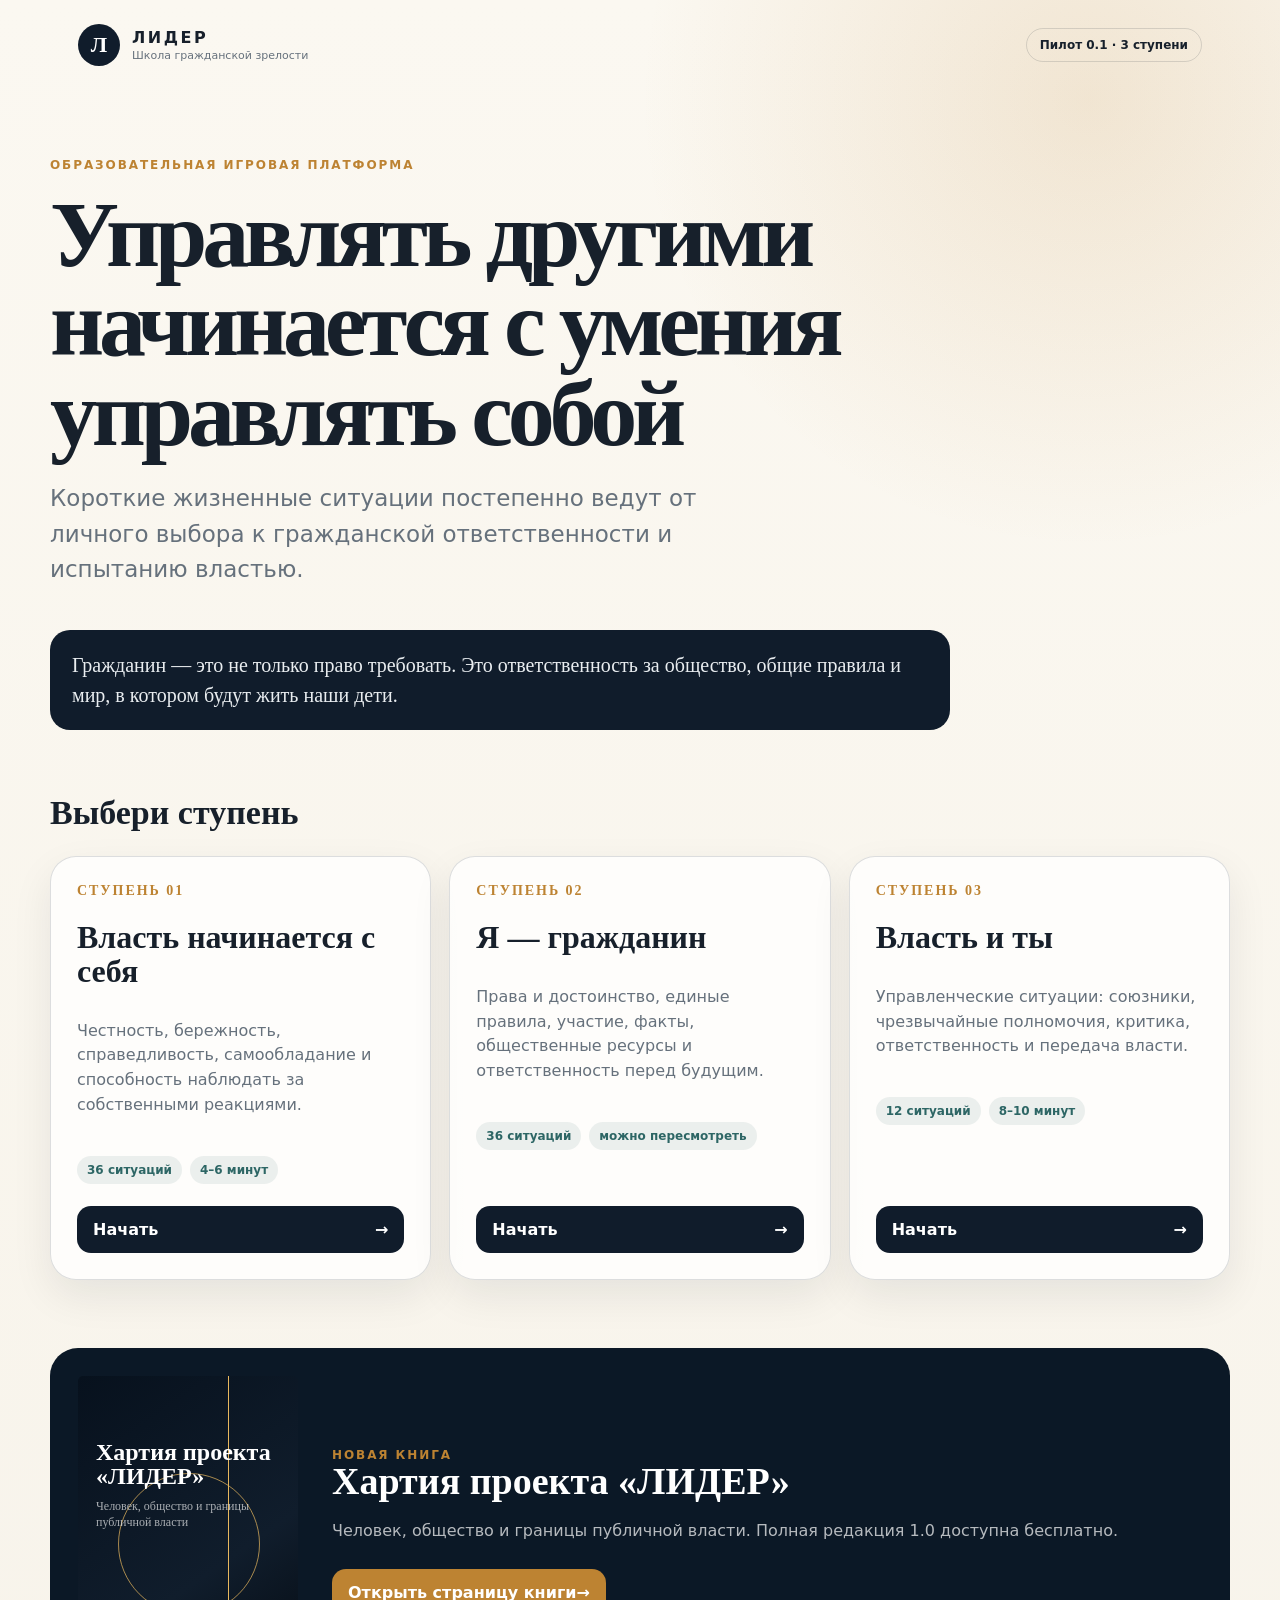
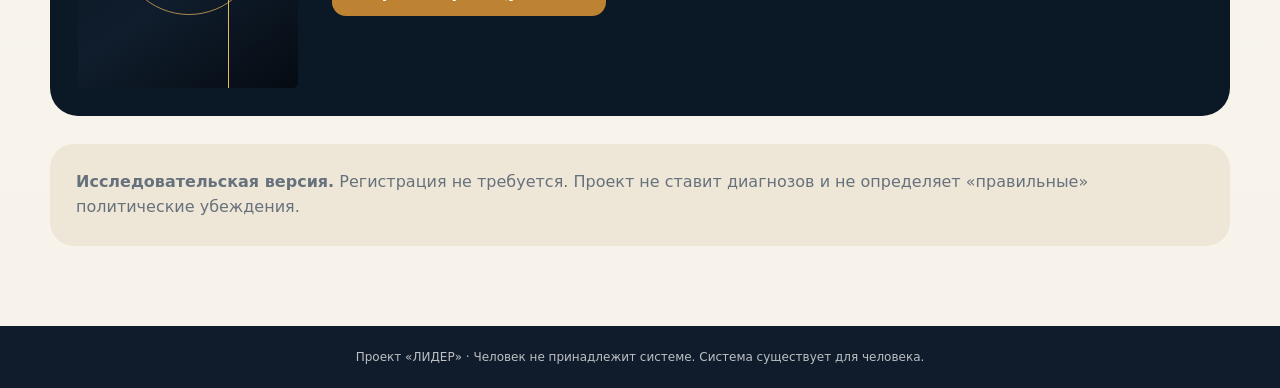
==== commit 185142f1: "Добавить книгу на главную страницу проекта" ====
--- a/index.html
+++ b/index.html
@@ -1,422 +1,9 @@
 <!doctype html>
-<html lang="ru">
-  <head>
-    <meta charset="UTF-8" />
-    <meta name="viewport" content="width=device-width, initial-scale=1.0" />
-    <meta
-      name="description"
-      content="Пилот образовательной платформы «ЛИДЕР»: управление собой, гражданская зрелость и испытание властью."
-    />
-    <meta name="theme-color" content="#101c2b" />
-    <title>ЛИДЕР — образовательная платформа</title>
-    <style>
-      :root {
-        --navy: #101c2b;
-        --navy-soft: #1b3047;
-        --paper: #f7f3ea;
-        --paper-deep: #eee7d8;
-        --ink: #17202b;
-        --muted: #66717c;
-        --gold: #bd8332;
-        --teal: #2d6665;
-        --line: rgba(16, 28, 43, 0.14);
-        --shadow: 0 24px 70px rgba(16, 28, 43, 0.12);
-      }
-
-      * {
-        box-sizing: border-box;
-      }
-
-      html {
-        scroll-behavior: smooth;
-      }
-
-      body {
-        min-height: 100vh;
-        margin: 0;
-        color: var(--ink);
-        background:
-          radial-gradient(circle at 85% 5%, rgba(189, 131, 50, 0.16), transparent 28rem),
-          linear-gradient(180deg, #fbf8f1, var(--paper));
-        font-family:
-          Inter, ui-sans-serif, system-ui, -apple-system, BlinkMacSystemFont,
-          "Segoe UI", sans-serif;
-      }
-
-      body::before {
-        position: fixed;
-        inset: 0;
-        z-index: -1;
-        content: "";
-        opacity: 0.28;
-        background-image:
-          linear-gradient(rgba(16, 28, 43, 0.025) 1px, transparent 1px),
-          linear-gradient(90deg, rgba(16, 28, 43, 0.025) 1px, transparent 1px);
-        background-size: 32px 32px;
-      }
-
-      a {
-        color: inherit;
-      }
-
-      .header {
-        display: flex;
-        align-items: center;
-        justify-content: space-between;
-        gap: 1rem;
-        max-width: 1180px;
-        margin: 0 auto;
-        padding: 24px 28px;
-      }
-
-      .brand {
-        display: flex;
-        align-items: center;
-        gap: 12px;
-        text-decoration: none;
-      }
-
-      .brand-mark {
-        width: 42px;
-        height: 42px;
-        display: grid;
-        place-items: center;
-        color: white;
-        background: var(--navy);
-        border-radius: 50%;
-        font: 700 22px/1 Georgia, serif;
-      }
-
-      .brand strong,
-      .brand small {
-        display: block;
-      }
-
-      .brand strong {
-        letter-spacing: 0.16em;
-      }
-
-      .brand small {
-        margin-top: 2px;
-        color: var(--muted);
-        font-size: 11px;
-      }
-
-      .pilot-chip {
-        padding: 9px 13px;
-        color: var(--navy);
-        border: 1px solid var(--line);
-        border-radius: 999px;
-        font-size: 12px;
-        font-weight: 700;
-      }
-
-      main {
-        width: min(1180px, calc(100% - 40px));
-        margin: 0 auto;
-        padding: 56px 0 80px;
-      }
-
-      .eyebrow {
-        margin: 0 0 18px;
-        color: var(--gold);
-        font-size: 12px;
-        font-weight: 800;
-        letter-spacing: 0.16em;
-        text-transform: uppercase;
-      }
-
-      h1 {
-        max-width: 850px;
-        margin: 0;
-        font: 700 clamp(48px, 8vw, 94px)/0.95 Georgia, serif;
-        letter-spacing: -0.055em;
-      }
-
-      .lead {
-        max-width: 740px;
-        margin: 28px 0 0;
-        color: var(--muted);
-        font-size: clamp(18px, 2.3vw, 23px);
-        line-height: 1.55;
-      }
-
-      .principle {
-        max-width: 900px;
-        margin: 42px 0 0;
-        padding: 20px 22px;
-        color: #e9edf0;
-        background: var(--navy);
-        border-radius: 20px;
-        box-shadow: var(--shadow);
-        font-family: Georgia, serif;
-        font-size: 20px;
-        line-height: 1.5;
-      }
-
-      .stages-title {
-        margin: 72px 0 24px;
-        font: 700 34px/1.1 Georgia, serif;
-      }
-
-      .stages {
-        display: grid;
-        grid-template-columns: repeat(3, 1fr);
-        gap: 18px;
-      }
-
-      .stage {
-        position: relative;
-        min-height: 420px;
-        display: flex;
-        flex-direction: column;
-        padding: 26px;
-        overflow: hidden;
-        background: rgba(255, 255, 255, 0.74);
-        border: 1px solid var(--line);
-        border-radius: 26px;
-        box-shadow: 0 16px 40px rgba(16, 28, 43, 0.08);
-      }
-
-      .stage::after {
-        position: absolute;
-        right: -45px;
-        top: -62px;
-        width: 170px;
-        height: 170px;
-        content: "";
-        border: 1px solid rgba(189, 131, 50, 0.26);
-        border-radius: 50%;
-      }
-
-      .stage-number {
-        color: var(--gold);
-        font: 700 14px/1 Georgia, serif;
-        letter-spacing: 0.14em;
-      }
-
-      .stage h2 {
-        max-width: 300px;
-        margin: 22px 0 14px;
-        font: 700 34px/1.05 Georgia, serif;
-        letter-spacing: -0.03em;
-      }
-
-      .stage p {
-        margin: 0;
-        color: var(--muted);
-        line-height: 1.55;
-      }
-
-      .facts {
-        display: flex;
-        flex-wrap: wrap;
-        gap: 8px;
-        margin: 22px 0;
-      }
-
-      .facts span {
-        padding: 7px 10px;
-        color: var(--teal);
-        background: rgba(45, 102, 101, 0.09);
-        border-radius: 999px;
-        font-size: 12px;
-        font-weight: 750;
-      }
-
-      .stage-link {
-        display: flex;
-        align-items: center;
-        justify-content: space-between;
-        gap: 12px;
-        margin-top: auto;
-        padding: 14px 16px;
-        color: white;
-        background: var(--navy);
-        border-radius: 14px;
-        text-decoration: none;
-        font-weight: 800;
-        transition:
-          transform 160ms ease,
-          background 160ms ease;
-      }
-
-      .stage-link:hover {
-        background: var(--navy-soft);
-        transform: translateY(-2px);
-      }
-
-      .note {
-        display: grid;
-        grid-template-columns: 1.2fr 1fr;
-        gap: 24px;
-        margin-top: 28px;
-        padding: 26px;
-        background: var(--paper-deep);
-        border-radius: 24px;
-      }
-
-      .note strong {
-        font: 700 24px/1.2 Georgia, serif;
-      }
-
-      .note p {
-        margin: 0;
-        color: var(--muted);
-        line-height: 1.55;
-      }
-
-      footer {
-        display: flex;
-        justify-content: space-between;
-        gap: 18px;
-        padding: 24px 28px;
-        color: rgba(255, 255, 255, 0.72);
-        background: var(--navy);
-        font-size: 12px;
-      }
-
-      @media (max-width: 900px) {
-        .stages {
-          grid-template-columns: 1fr;
-        }
-
-        .stage {
-          min-height: 350px;
-        }
-
-        .note {
-          grid-template-columns: 1fr;
-        }
-      }
-
-      @media (max-width: 560px) {
-        .header {
-          padding: 18px;
-        }
-
-        .brand small {
-          display: none;
-        }
-
-        .pilot-chip {
-          max-width: 145px;
-          text-align: center;
-          font-size: 10px;
-        }
-
-        main {
-          width: min(100% - 28px, 1180px);
-          padding-top: 38px;
-        }
-
-        .principle {
-          font-size: 17px;
-        }
-
-        .stages-title {
-          margin-top: 52px;
-        }
-
-        footer {
-          display: grid;
-          padding: 22px 18px;
-        }
-      }
-    </style>
-  </head>
-  <body>
-    <header class="header">
-      <a class="brand" href="./index.html">
-        <span class="brand-mark">Л</span>
-        <span>
-          <strong>ЛИДЕР</strong>
-          <small>Школа гражданской зрелости</small>
-        </span>
-      </a>
-      <span class="pilot-chip">Пилот 0.1 · доступны 3 ступени</span>
-    </header>
-
-    <main>
-      <p class="eyebrow">Образовательная игровая платформа</p>
-      <h1>Управлять другими начинается с умения управлять собой</h1>
-      <p class="lead">
-        Короткие жизненные ситуации постепенно ведут от личного выбора к
-        гражданской ответственности и испытанию властью. Это не диагноз и не
-        экзамен на правильные убеждения.
-      </p>
-      <div class="principle">
-        Гражданин — это не только право требовать. Это ответственность за
-        общество, общие правила и мир, в котором будут жить наши дети.
-      </div>
-
-      <h2 class="stages-title">Выбери ступень</h2>
-      <section class="stages" aria-label="Доступные ступени">
-        <article class="stage">
-          <span class="stage-number">СТУПЕНЬ 01</span>
-          <h2>Власть начинается с себя</h2>
-          <p>
-            Честность, бережность, справедливость, самообладание и способность
-            наблюдать за собственными реакциями.
-          </p>
-          <div class="facts">
-            <span>36 ситуаций</span>
-            <span>случайный маршрут</span>
-            <span>4–6 минут</span>
-          </div>
-          <a class="stage-link" href="./step-1.html">
-            Начать первую ступень <span>→</span>
-          </a>
-        </article>
-
-        <article class="stage">
-          <span class="stage-number">СТУПЕНЬ 02</span>
-          <h2>Я — гражданин</h2>
-          <p>
-            Права и достоинство, единые правила, участие, факты, общественные
-            ресурсы и ответственность перед будущими поколениями.
-          </p>
-          <div class="facts">
-            <span>36 ситуаций</span>
-            <span>4 варианта</span>
-            <span>можно пересмотреть</span>
-          </div>
-          <a class="stage-link" href="./step-2.html">
-            Начать вторую ступень <span>→</span>
-          </a>
-        </article>
-
-        <article class="stage">
-          <span class="stage-number">СТУПЕНЬ 03</span>
-          <h2>Власть и ты</h2>
-          <p>
-            Более сложные управленческие ситуации: союзники, чрезвычайные
-            полномочия, критика, ответственность и передача власти.
-          </p>
-          <div class="facts">
-            <span>12 ситуаций</span>
-            <span>серьёзный уровень</span>
-            <span>8–10 минут</span>
-          </div>
-          <a class="stage-link" href="./step-3.html">
-            Перейти к третьей ступени <span>→</span>
-          </a>
-        </article>
-      </section>
-
-      <section class="note">
-        <strong>Пилот сохраняет приватность</strong>
-        <p>
-          Регистрация не требуется. Ответы и прогресс остаются в браузере
-          участника. После прохождения формируется обезличенный отчёт, который
-          человек сам решает передать организатору исследования.
-        </p>
-      </section>
-    </main>
-
-    <footer>
-      <span>Проект «ЛИДЕР» · Исследовательская версия</span>
-      <span>Человек не принадлежит системе. Система существует для человека.</span>
-    </footer>
-  </body>
-</html>
+<html lang="ru"><head><meta charset="UTF-8"/><meta name="viewport" content="width=device-width,initial-scale=1.0"/><meta name="description" content="Пилот образовательной платформы «ЛИДЕР»: управление собой, гражданская зрелость, испытание властью и Хартия проекта."/><meta name="theme-color" content="#101c2b"/><title>ЛИДЕР — образовательная платформа</title><style>
+:root{--navy:#101c2b;--paper:#f7f3ea;--ink:#17202b;--muted:#66717c;--gold:#bd8332;--teal:#2d6665;--line:rgba(16,28,43,.14)}*{box-sizing:border-box}body{margin:0;color:var(--ink);background:radial-gradient(circle at 85% 5%,rgba(189,131,50,.16),transparent 28rem),linear-gradient(180deg,#fbf8f1,var(--paper));font-family:Inter,system-ui,-apple-system,"Segoe UI",sans-serif}a{color:inherit}.header{display:flex;align-items:center;justify-content:space-between;gap:1rem;max-width:1180px;margin:auto;padding:24px 28px}.brand{display:flex;align-items:center;gap:12px;text-decoration:none}.mark{display:grid;place-items:center;width:42px;height:42px;border-radius:50%;color:#fff;background:var(--navy);font:700 22px Georgia}.brand strong{letter-spacing:.16em}.brand small{display:block;margin-top:2px;color:var(--muted);font-size:11px}.chip{padding:9px 13px;border:1px solid var(--line);border-radius:999px;font-size:12px;font-weight:700}main{width:min(1180px,calc(100% - 40px));margin:auto;padding:56px 0 80px}.eyebrow{color:var(--gold);font-size:12px;font-weight:800;letter-spacing:.16em;text-transform:uppercase}h1{max-width:850px;margin:18px 0 0;font:700 clamp(48px,8vw,94px)/.95 Georgia;letter-spacing:-.055em}.lead{max-width:740px;color:var(--muted);font-size:clamp(18px,2.3vw,23px);line-height:1.55}.principle{max-width:900px;margin:42px 0;padding:20px 22px;color:#e9edf0;background:var(--navy);border-radius:20px;font:20px/1.5 Georgia}.title{margin:64px 0 24px;font:700 34px Georgia}.grid{display:grid;grid-template-columns:repeat(3,1fr);gap:18px}.card{min-height:370px;display:flex;flex-direction:column;padding:26px;background:rgba(255,255,255,.76);border:1px solid var(--line);border-radius:26px;box-shadow:0 16px 40px rgba(16,28,43,.08)}.num{color:var(--gold);font:700 14px Georgia;letter-spacing:.14em}.card h2{font:700 32px/1.06 Georgia;margin:22px 0 14px}.card p{color:var(--muted);line-height:1.55}.facts{display:flex;flex-wrap:wrap;gap:8px;margin:22px 0}.facts span{padding:7px 10px;color:var(--teal);background:rgba(45,102,101,.09);border-radius:999px;font-size:12px;font-weight:750}.link{display:flex;justify-content:space-between;margin-top:auto;padding:14px 16px;color:#fff;background:var(--navy);border-radius:14px;text-decoration:none;font-weight:800}.book{display:grid;grid-template-columns:220px 1fr;gap:34px;align-items:center;margin-top:68px;padding:28px;background:#0b1826;border-radius:28px;color:#fff}.mini-cover{position:relative;aspect-ratio:148/210;padding:24px 18px;color:#fff;background:linear-gradient(145deg,#07111d,#101d2c 62%,#050b12);border-radius:5px;overflow:hidden}.mini-cover:before{position:absolute;left:68%;top:-5%;width:1px;height:110%;content:"";background:#e8b85e}.mini-cover:after{position:absolute;left:18%;top:31%;width:64%;aspect-ratio:1;content:"";border:1px solid rgba(232,184,94,.7);border-radius:50%}.mini-cover b,.mini-cover span{position:relative;z-index:2;display:block}.mini-cover b{margin-top:40px;font:700 24px/1 Georgia}.mini-cover span{margin-top:10px;color:rgba(255,255,255,.65);font:12px/1.35 Georgia}.book h2{font:700 38px/1.05 Georgia;margin:0 0 14px}.book p{color:rgba(255,255,255,.7);line-height:1.6}.book .link{display:inline-flex;margin-top:10px;background:var(--gold)}.note{margin-top:28px;padding:26px;background:#eee7d8;border-radius:24px;color:var(--muted);line-height:1.55}footer{padding:24px 28px;color:rgba(255,255,255,.72);background:var(--navy);text-align:center;font-size:12px}@media(max-width:900px){.grid{grid-template-columns:1fr}.book{grid-template-columns:160px 1fr}}@media(max-width:600px){main{width:calc(100% - 28px);padding-top:36px}.brand small{display:none}.book{grid-template-columns:1fr}.mini-cover{max-width:250px;margin:auto}.chip{font-size:10px}.principle{font-size:17px}}</style></head><body>
+<header class="header"><a class="brand" href="./index.html"><span class="mark">Л</span><span><strong>ЛИДЕР</strong><small>Школа гражданской зрелости</small></span></a><span class="chip">Пилот 0.1 · 3 ступени</span></header><main><p class="eyebrow">Образовательная игровая платформа</p><h1>Управлять другими начинается с умения управлять собой</h1><p class="lead">Короткие жизненные ситуации постепенно ведут от личного выбора к гражданской ответственности и испытанию властью.</p><div class="principle">Гражданин — это не только право требовать. Это ответственность за общество, общие правила и мир, в котором будут жить наши дети.</div><h2 class="title">Выбери ступень</h2><section class="grid">
+<article class="card"><span class="num">СТУПЕНЬ 01</span><h2>Власть начинается с себя</h2><p>Честность, бережность, справедливость, самообладание и способность наблюдать за собственными реакциями.</p><div class="facts"><span>36 ситуаций</span><span>4–6 минут</span></div><a class="link" href="./step-1.html">Начать <span>→</span></a></article>
+<article class="card"><span class="num">СТУПЕНЬ 02</span><h2>Я — гражданин</h2><p>Права и достоинство, единые правила, участие, факты, общественные ресурсы и ответственность перед будущим.</p><div class="facts"><span>36 ситуаций</span><span>можно пересмотреть</span></div><a class="link" href="./step-2.html">Начать <span>→</span></a></article>
+<article class="card"><span class="num">СТУПЕНЬ 03</span><h2>Власть и ты</h2><p>Управленческие ситуации: союзники, чрезвычайные полномочия, критика, ответственность и передача власти.</p><div class="facts"><span>12 ситуаций</span><span>8–10 минут</span></div><a class="link" href="./step-3.html">Начать <span>→</span></a></article></section>
+<section class="book"><div class="mini-cover" aria-label="Обложка книги"><b>Хартия проекта «ЛИДЕР»</b><span>Человек, общество и границы публичной власти</span></div><div><div class="eyebrow">Новая книга</div><h2>Хартия проекта «ЛИДЕР»</h2><p>Человек, общество и границы публичной власти. Полная редакция 1.0 доступна бесплатно.</p><a class="link" href="./book/">Открыть страницу книги <span>→</span></a></div></section>
+<section class="note"><strong>Исследовательская версия.</strong> Регистрация не требуется. Проект не ставит диагнозов и не определяет «правильные» политические убеждения.</section></main><footer>Проект «ЛИДЕР» · Человек не принадлежит системе. Система существует для человека.</footer></body></html>
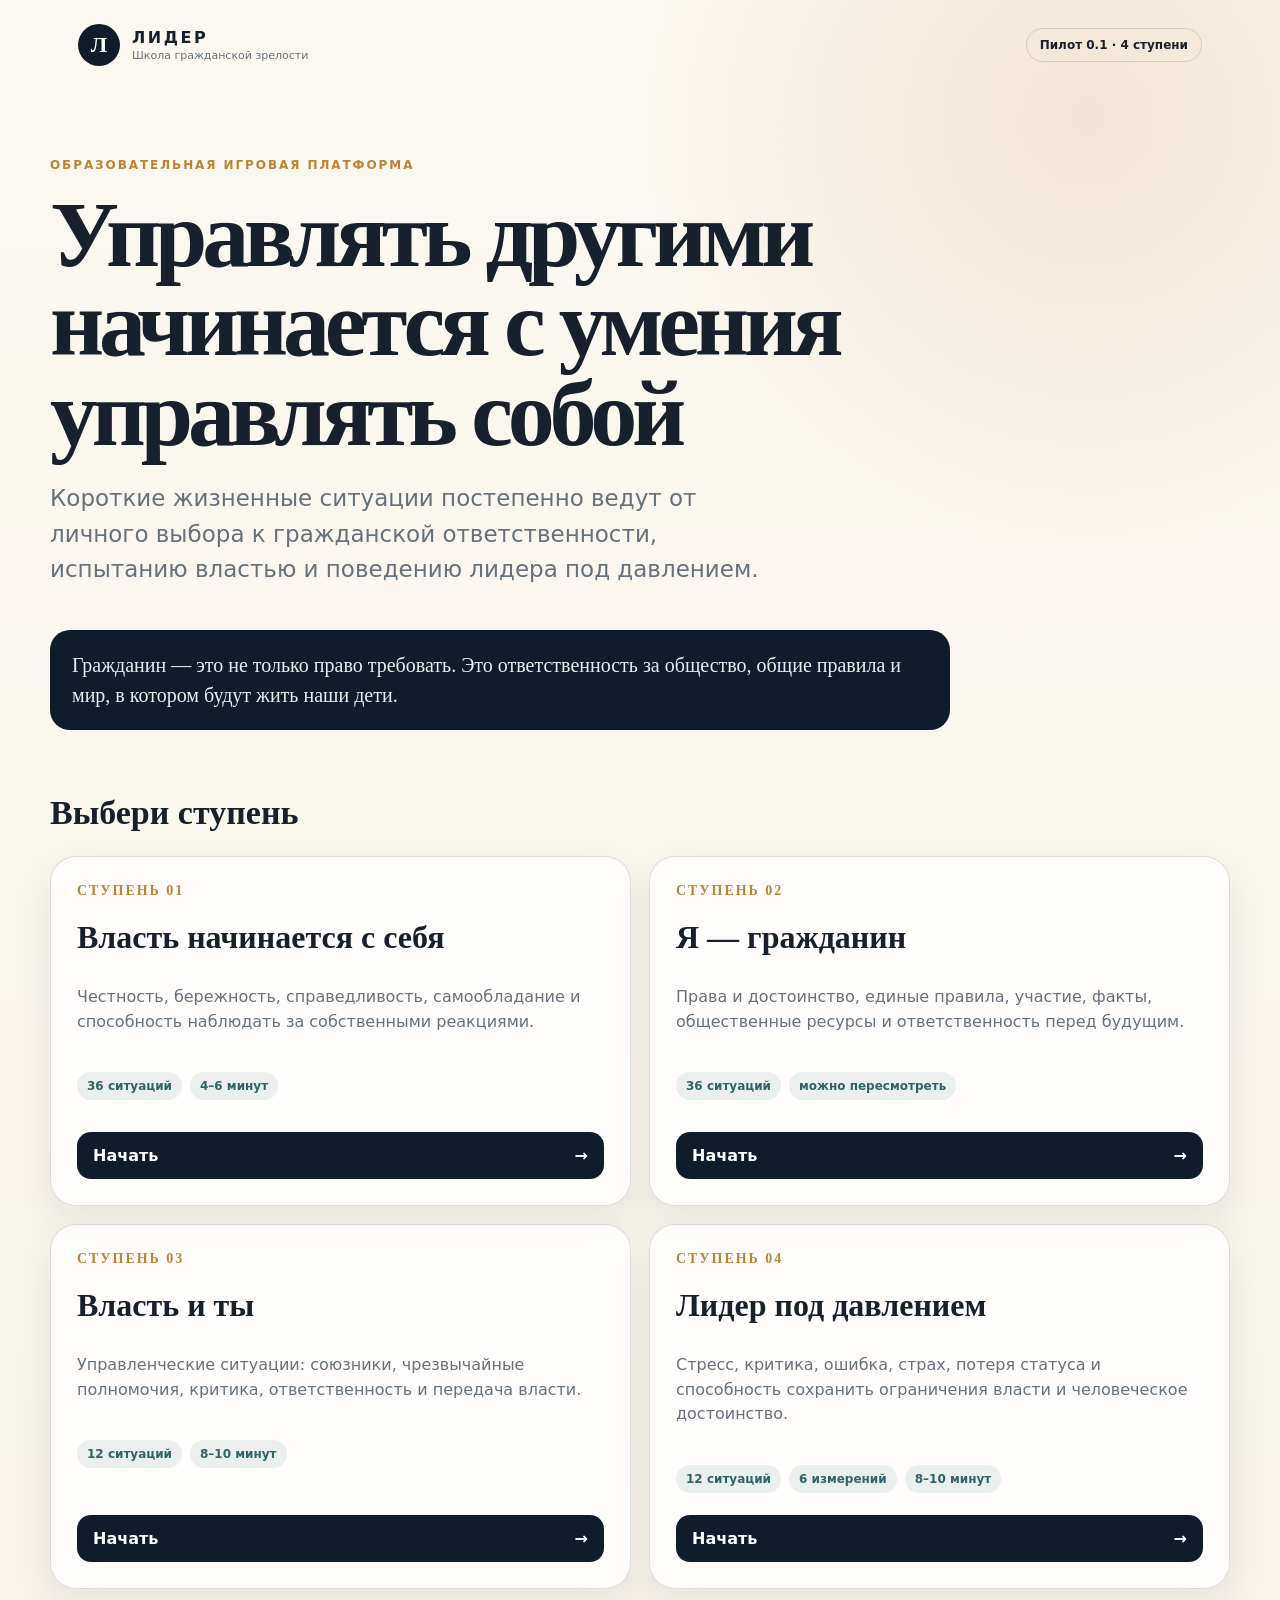
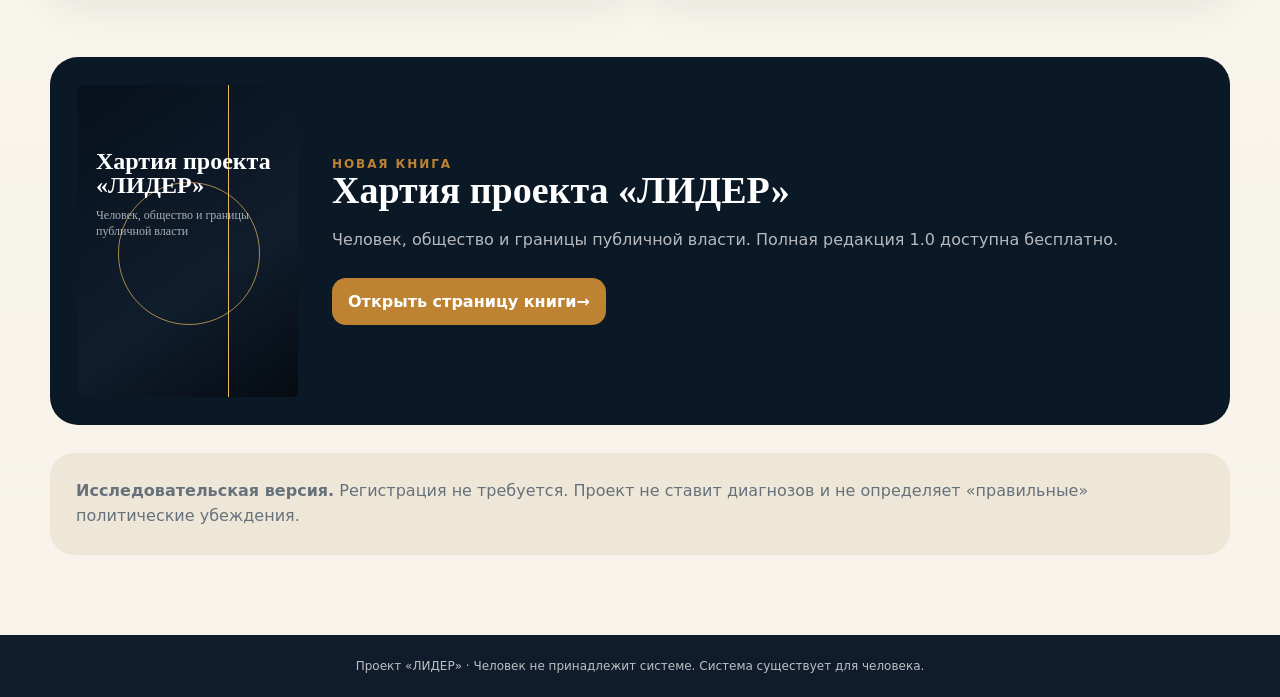
==== commit 0002223d: "Add fourth LIDER stage to landing page" ====
--- a/index.html
+++ b/index.html
@@ -1,9 +1,10 @@
 <!doctype html>
-<html lang="ru"><head><meta charset="UTF-8"/><meta name="viewport" content="width=device-width,initial-scale=1.0"/><meta name="description" content="Пилот образовательной платформы «ЛИДЕР»: управление собой, гражданская зрелость, испытание властью и Хартия проекта."/><meta name="theme-color" content="#101c2b"/><title>ЛИДЕР — образовательная платформа</title><style>
-:root{--navy:#101c2b;--paper:#f7f3ea;--ink:#17202b;--muted:#66717c;--gold:#bd8332;--teal:#2d6665;--line:rgba(16,28,43,.14)}*{box-sizing:border-box}body{margin:0;color:var(--ink);background:radial-gradient(circle at 85% 5%,rgba(189,131,50,.16),transparent 28rem),linear-gradient(180deg,#fbf8f1,var(--paper));font-family:Inter,system-ui,-apple-system,"Segoe UI",sans-serif}a{color:inherit}.header{display:flex;align-items:center;justify-content:space-between;gap:1rem;max-width:1180px;margin:auto;padding:24px 28px}.brand{display:flex;align-items:center;gap:12px;text-decoration:none}.mark{display:grid;place-items:center;width:42px;height:42px;border-radius:50%;color:#fff;background:var(--navy);font:700 22px Georgia}.brand strong{letter-spacing:.16em}.brand small{display:block;margin-top:2px;color:var(--muted);font-size:11px}.chip{padding:9px 13px;border:1px solid var(--line);border-radius:999px;font-size:12px;font-weight:700}main{width:min(1180px,calc(100% - 40px));margin:auto;padding:56px 0 80px}.eyebrow{color:var(--gold);font-size:12px;font-weight:800;letter-spacing:.16em;text-transform:uppercase}h1{max-width:850px;margin:18px 0 0;font:700 clamp(48px,8vw,94px)/.95 Georgia;letter-spacing:-.055em}.lead{max-width:740px;color:var(--muted);font-size:clamp(18px,2.3vw,23px);line-height:1.55}.principle{max-width:900px;margin:42px 0;padding:20px 22px;color:#e9edf0;background:var(--navy);border-radius:20px;font:20px/1.5 Georgia}.title{margin:64px 0 24px;font:700 34px Georgia}.grid{display:grid;grid-template-columns:repeat(3,1fr);gap:18px}.card{min-height:370px;display:flex;flex-direction:column;padding:26px;background:rgba(255,255,255,.76);border:1px solid var(--line);border-radius:26px;box-shadow:0 16px 40px rgba(16,28,43,.08)}.num{color:var(--gold);font:700 14px Georgia;letter-spacing:.14em}.card h2{font:700 32px/1.06 Georgia;margin:22px 0 14px}.card p{color:var(--muted);line-height:1.55}.facts{display:flex;flex-wrap:wrap;gap:8px;margin:22px 0}.facts span{padding:7px 10px;color:var(--teal);background:rgba(45,102,101,.09);border-radius:999px;font-size:12px;font-weight:750}.link{display:flex;justify-content:space-between;margin-top:auto;padding:14px 16px;color:#fff;background:var(--navy);border-radius:14px;text-decoration:none;font-weight:800}.book{display:grid;grid-template-columns:220px 1fr;gap:34px;align-items:center;margin-top:68px;padding:28px;background:#0b1826;border-radius:28px;color:#fff}.mini-cover{position:relative;aspect-ratio:148/210;padding:24px 18px;color:#fff;background:linear-gradient(145deg,#07111d,#101d2c 62%,#050b12);border-radius:5px;overflow:hidden}.mini-cover:before{position:absolute;left:68%;top:-5%;width:1px;height:110%;content:"";background:#e8b85e}.mini-cover:after{position:absolute;left:18%;top:31%;width:64%;aspect-ratio:1;content:"";border:1px solid rgba(232,184,94,.7);border-radius:50%}.mini-cover b,.mini-cover span{position:relative;z-index:2;display:block}.mini-cover b{margin-top:40px;font:700 24px/1 Georgia}.mini-cover span{margin-top:10px;color:rgba(255,255,255,.65);font:12px/1.35 Georgia}.book h2{font:700 38px/1.05 Georgia;margin:0 0 14px}.book p{color:rgba(255,255,255,.7);line-height:1.6}.book .link{display:inline-flex;margin-top:10px;background:var(--gold)}.note{margin-top:28px;padding:26px;background:#eee7d8;border-radius:24px;color:var(--muted);line-height:1.55}footer{padding:24px 28px;color:rgba(255,255,255,.72);background:var(--navy);text-align:center;font-size:12px}@media(max-width:900px){.grid{grid-template-columns:1fr}.book{grid-template-columns:160px 1fr}}@media(max-width:600px){main{width:calc(100% - 28px);padding-top:36px}.brand small{display:none}.book{grid-template-columns:1fr}.mini-cover{max-width:250px;margin:auto}.chip{font-size:10px}.principle{font-size:17px}}</style></head><body>
-<header class="header"><a class="brand" href="./index.html"><span class="mark">Л</span><span><strong>ЛИДЕР</strong><small>Школа гражданской зрелости</small></span></a><span class="chip">Пилот 0.1 · 3 ступени</span></header><main><p class="eyebrow">Образовательная игровая платформа</p><h1>Управлять другими начинается с умения управлять собой</h1><p class="lead">Короткие жизненные ситуации постепенно ведут от личного выбора к гражданской ответственности и испытанию властью.</p><div class="principle">Гражданин — это не только право требовать. Это ответственность за общество, общие правила и мир, в котором будут жить наши дети.</div><h2 class="title">Выбери ступень</h2><section class="grid">
+<html lang="ru"><head><meta charset="UTF-8"/><meta name="viewport" content="width=device-width,initial-scale=1.0"/><meta name="description" content="Пилот образовательной платформы «ЛИДЕР»: управление собой, гражданская зрелость, испытание властью, лидер под давлением и Хартия проекта."/><meta name="theme-color" content="#101c2b"/><title>ЛИДЕР — образовательная платформа</title><style>
+:root{--navy:#101c2b;--paper:#f7f3ea;--ink:#17202b;--muted:#66717c;--gold:#bd8332;--teal:#2d6665;--line:rgba(16,28,43,.14)}*{box-sizing:border-box}body{margin:0;color:var(--ink);background:radial-gradient(circle at 85% 5%,rgba(189,131,50,.16),transparent 28rem),linear-gradient(180deg,#fbf8f1,var(--paper));font-family:Inter,system-ui,-apple-system,"Segoe UI",sans-serif}a{color:inherit}.header{display:flex;align-items:center;justify-content:space-between;gap:1rem;max-width:1180px;margin:auto;padding:24px 28px}.brand{display:flex;align-items:center;gap:12px;text-decoration:none}.mark{display:grid;place-items:center;width:42px;height:42px;border-radius:50%;color:#fff;background:var(--navy);font:700 22px Georgia}.brand strong{letter-spacing:.16em}.brand small{display:block;margin-top:2px;color:var(--muted);font-size:11px}.chip{padding:9px 13px;border:1px solid var(--line);border-radius:999px;font-size:12px;font-weight:700}main{width:min(1180px,calc(100% - 40px));margin:auto;padding:56px 0 80px}.eyebrow{color:var(--gold);font-size:12px;font-weight:800;letter-spacing:.16em;text-transform:uppercase}h1{max-width:850px;margin:18px 0 0;font:700 clamp(48px,8vw,94px)/.95 Georgia;letter-spacing:-.055em}.lead{max-width:740px;color:var(--muted);font-size:clamp(18px,2.3vw,23px);line-height:1.55}.principle{max-width:900px;margin:42px 0;padding:20px 22px;color:#e9edf0;background:var(--navy);border-radius:20px;font:20px/1.5 Georgia}.title{margin:64px 0 24px;font:700 34px Georgia}.grid{display:grid;grid-template-columns:repeat(2,1fr);gap:18px}.card{min-height:350px;display:flex;flex-direction:column;padding:26px;background:rgba(255,255,255,.76);border:1px solid var(--line);border-radius:26px;box-shadow:0 16px 40px rgba(16,28,43,.08)}.num{color:var(--gold);font:700 14px Georgia;letter-spacing:.14em}.card h2{font:700 32px/1.06 Georgia;margin:22px 0 14px}.card p{color:var(--muted);line-height:1.55}.facts{display:flex;flex-wrap:wrap;gap:8px;margin:22px 0}.facts span{padding:7px 10px;color:var(--teal);background:rgba(45,102,101,.09);border-radius:999px;font-size:12px;font-weight:750}.link{display:flex;justify-content:space-between;margin-top:auto;padding:14px 16px;color:#fff;background:var(--navy);border-radius:14px;text-decoration:none;font-weight:800}.book{display:grid;grid-template-columns:220px 1fr;gap:34px;align-items:center;margin-top:68px;padding:28px;background:#0b1826;border-radius:28px;color:#fff}.mini-cover{position:relative;aspect-ratio:148/210;padding:24px 18px;color:#fff;background:linear-gradient(145deg,#07111d,#101d2c 62%,#050b12);border-radius:5px;overflow:hidden}.mini-cover:before{position:absolute;left:68%;top:-5%;width:1px;height:110%;content:"";background:#e8b85e}.mini-cover:after{position:absolute;left:18%;top:31%;width:64%;aspect-ratio:1;content:"";border:1px solid rgba(232,184,94,.7);border-radius:50%}.mini-cover b,.mini-cover span{position:relative;z-index:2;display:block}.mini-cover b{margin-top:40px;font:700 24px/1 Georgia}.mini-cover span{margin-top:10px;color:rgba(255,255,255,.65);font:12px/1.35 Georgia}.book h2{font:700 38px/1.05 Georgia;margin:0 0 14px}.book p{color:rgba(255,255,255,.7);line-height:1.6}.book .link{display:inline-flex;margin-top:10px;background:var(--gold)}.note{margin-top:28px;padding:26px;background:#eee7d8;border-radius:24px;color:var(--muted);line-height:1.55}footer{padding:24px 28px;color:rgba(255,255,255,.72);background:var(--navy);text-align:center;font-size:12px}@media(max-width:900px){.grid{grid-template-columns:1fr}.book{grid-template-columns:160px 1fr}}@media(max-width:600px){main{width:calc(100% - 28px);padding-top:36px}.brand small{display:none}.book{grid-template-columns:1fr}.mini-cover{max-width:250px;margin:auto}.chip{font-size:10px}.principle{font-size:17px}}</style></head><body>
+<header class="header"><a class="brand" href="./index.html"><span class="mark">Л</span><span><strong>ЛИДЕР</strong><small>Школа гражданской зрелости</small></span></a><span class="chip">Пилот 0.1 · 4 ступени</span></header><main><p class="eyebrow">Образовательная игровая платформа</p><h1>Управлять другими начинается с умения управлять собой</h1><p class="lead">Короткие жизненные ситуации постепенно ведут от личного выбора к гражданской ответственности, испытанию властью и поведению лидера под давлением.</p><div class="principle">Гражданин — это не только право требовать. Это ответственность за общество, общие правила и мир, в котором будут жить наши дети.</div><h2 class="title">Выбери ступень</h2><section class="grid">
 <article class="card"><span class="num">СТУПЕНЬ 01</span><h2>Власть начинается с себя</h2><p>Честность, бережность, справедливость, самообладание и способность наблюдать за собственными реакциями.</p><div class="facts"><span>36 ситуаций</span><span>4–6 минут</span></div><a class="link" href="./step-1.html">Начать <span>→</span></a></article>
 <article class="card"><span class="num">СТУПЕНЬ 02</span><h2>Я — гражданин</h2><p>Права и достоинство, единые правила, участие, факты, общественные ресурсы и ответственность перед будущим.</p><div class="facts"><span>36 ситуаций</span><span>можно пересмотреть</span></div><a class="link" href="./step-2.html">Начать <span>→</span></a></article>
-<article class="card"><span class="num">СТУПЕНЬ 03</span><h2>Власть и ты</h2><p>Управленческие ситуации: союзники, чрезвычайные полномочия, критика, ответственность и передача власти.</p><div class="facts"><span>12 ситуаций</span><span>8–10 минут</span></div><a class="link" href="./step-3.html">Начать <span>→</span></a></article></section>
+<article class="card"><span class="num">СТУПЕНЬ 03</span><h2>Власть и ты</h2><p>Управленческие ситуации: союзники, чрезвычайные полномочия, критика, ответственность и передача власти.</p><div class="facts"><span>12 ситуаций</span><span>8–10 минут</span></div><a class="link" href="./step-3.html">Начать <span>→</span></a></article>
+<article class="card"><span class="num">СТУПЕНЬ 04</span><h2>Лидер под давлением</h2><p>Стресс, критика, ошибка, страх, потеря статуса и способность сохранить ограничения власти и человеческое достоинство.</p><div class="facts"><span>12 ситуаций</span><span>6 измерений</span><span>8–10 минут</span></div><a class="link" href="./step-4.html">Начать <span>→</span></a></article></section>
 <section class="book"><div class="mini-cover" aria-label="Обложка книги"><b>Хартия проекта «ЛИДЕР»</b><span>Человек, общество и границы публичной власти</span></div><div><div class="eyebrow">Новая книга</div><h2>Хартия проекта «ЛИДЕР»</h2><p>Человек, общество и границы публичной власти. Полная редакция 1.0 доступна бесплатно.</p><a class="link" href="./book/">Открыть страницу книги <span>→</span></a></div></section>
 <section class="note"><strong>Исследовательская версия.</strong> Регистрация не требуется. Проект не ставит диагнозов и не определяет «правильные» политические убеждения.</section></main><footer>Проект «ЛИДЕР» · Человек не принадлежит системе. Система существует для человека.</footer></body></html>
